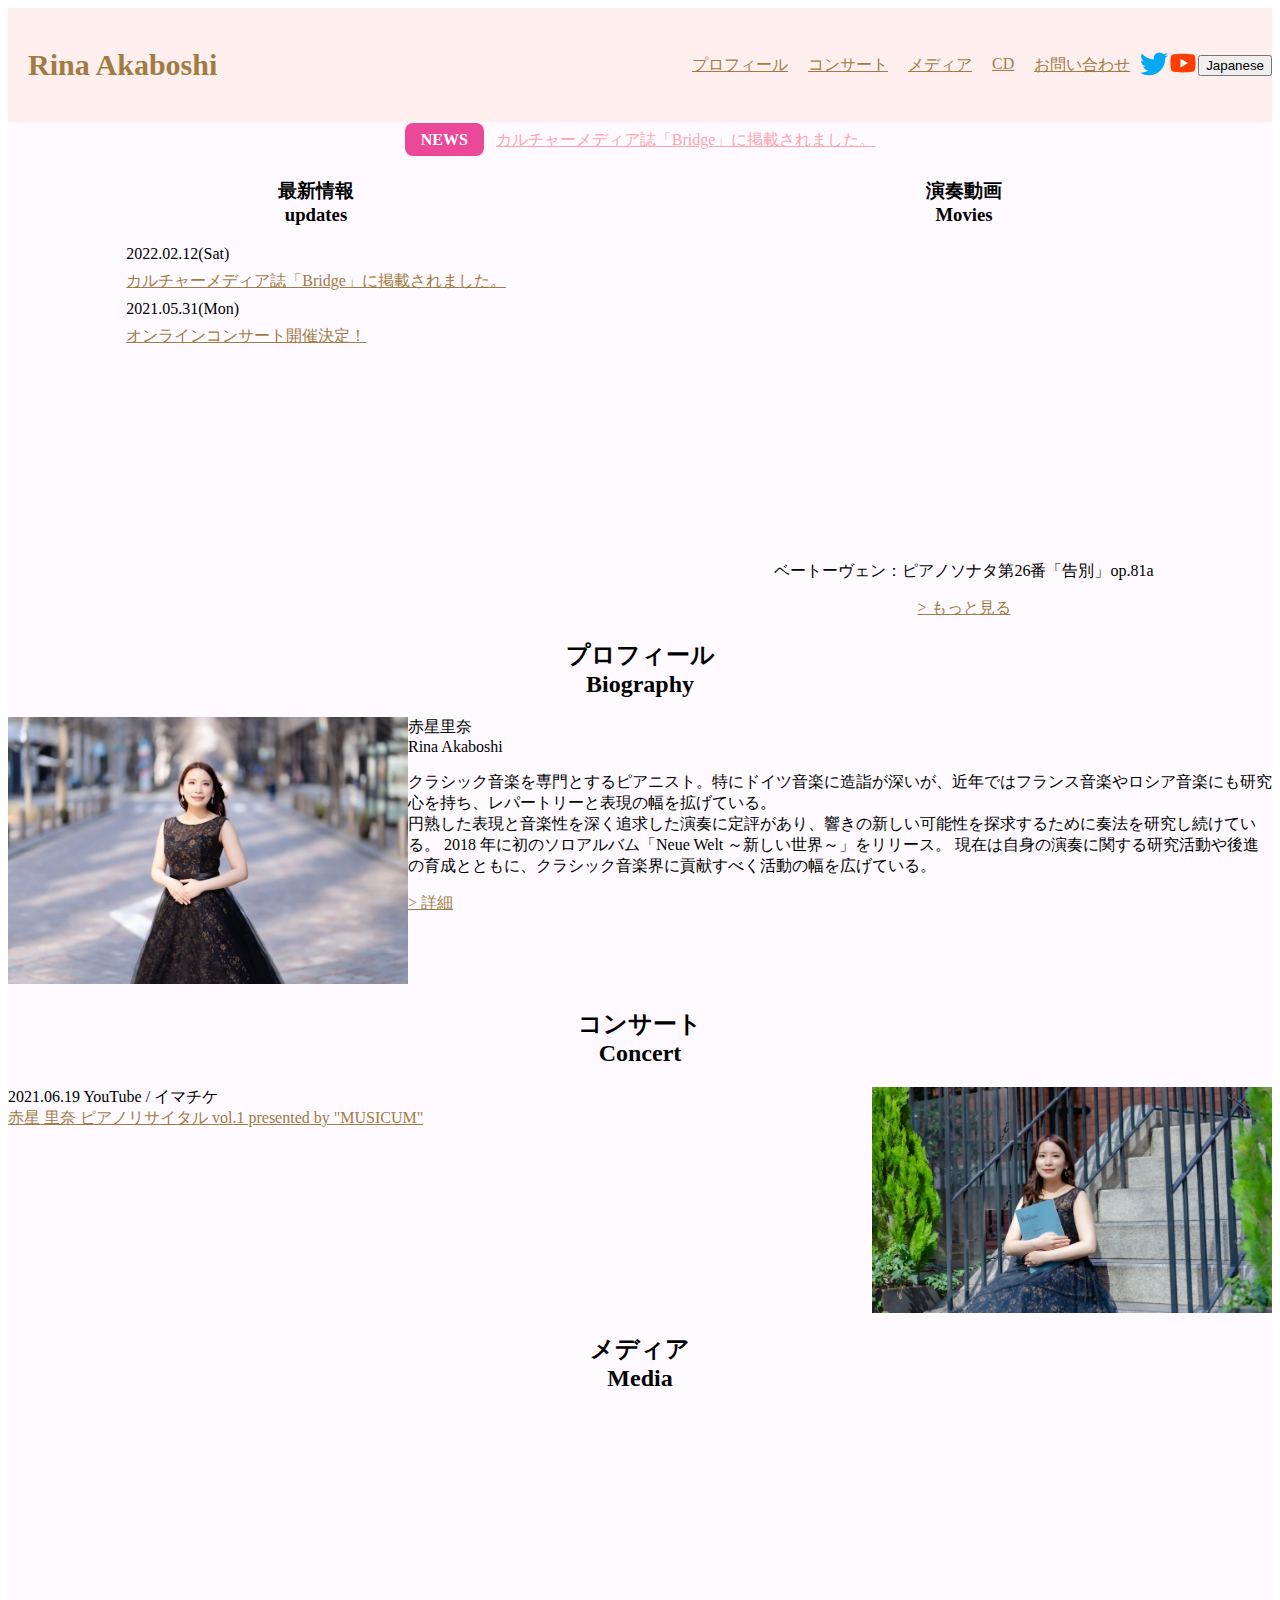
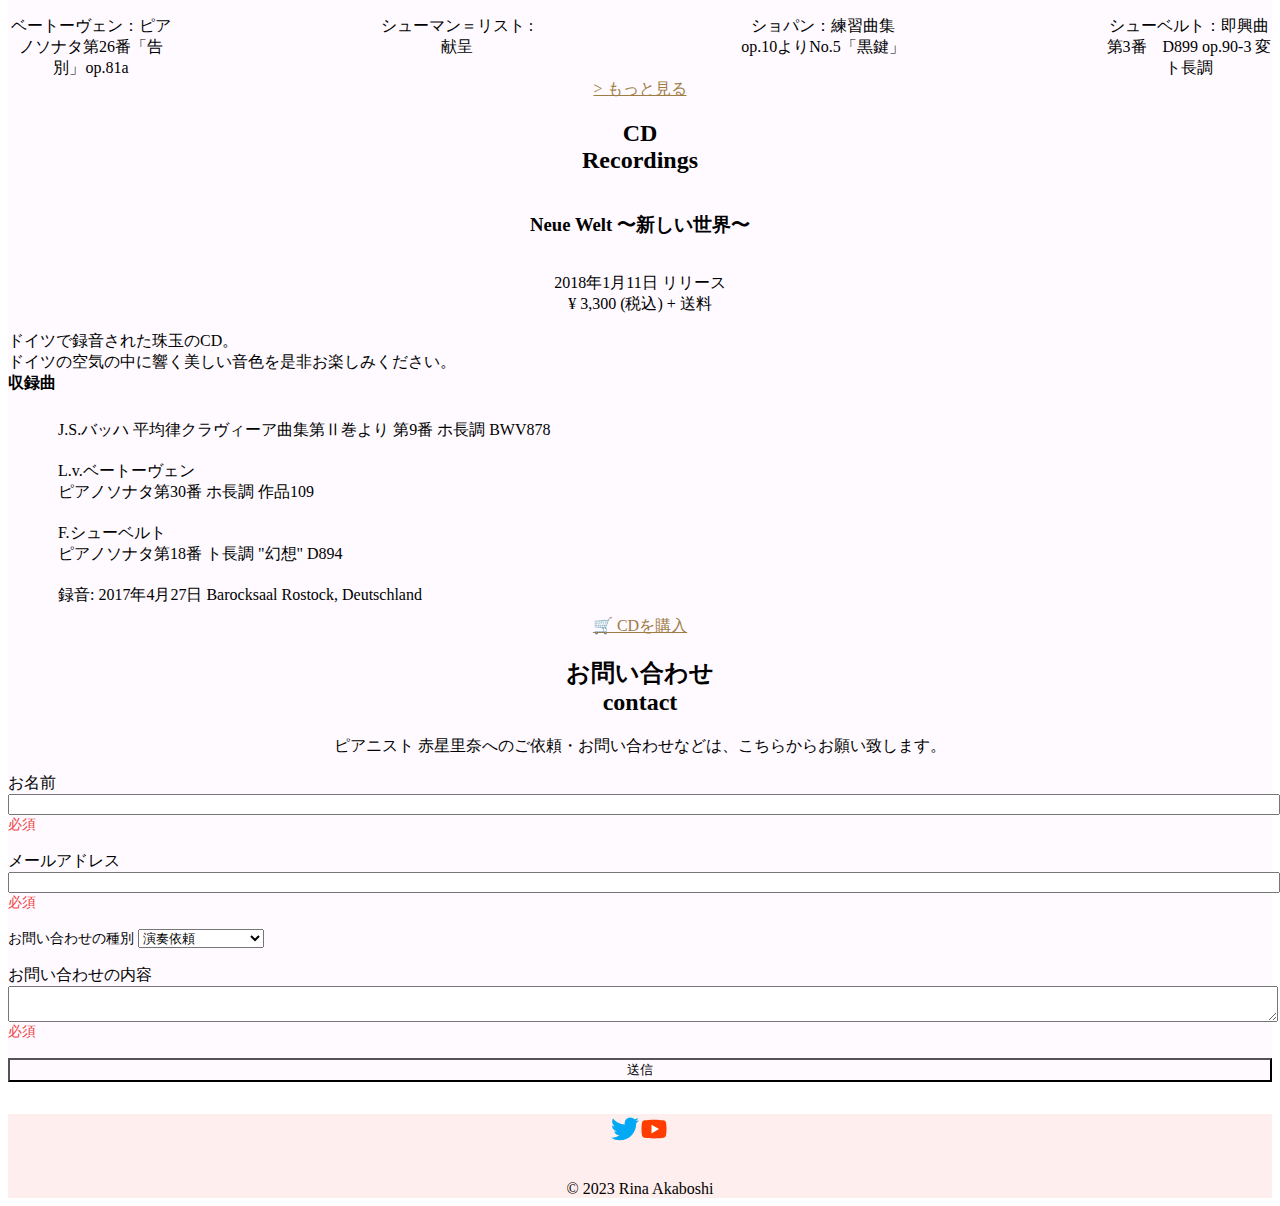
==== index.html @ 5715b896 "お問合せフォーム以降を微調整" ====
<!doctype html>
<html lang="ja">

<head>
  <meta charset="UTF-8">
  <meta http-equiv="X-UA-Compatible" content="IE=edge">
  <meta name="viewport" content="width=device-width, initial-scale=1.0">
  <title>赤星 里奈</title>
  <link rel="stylesheet" href="css/style.css">
</head>

<body>
  <header>
    <div class="header">
      <h1>Rina Akaboshi</h1>
      <nav>
        <ul>
          <li><a href="#prof">プロフィール</a></li>
          <li><a href="#concert">コンサート</a></li>
          <li><a href="#media">メディア</a></li>
          <li><a href="#CD">CD</a></li>
          <li><a href="#contact">お問い合わせ</a></li>
        </ul>
        <a href="https://twitter.com/akaboshirina">
          <img src="twitter.svg" width="28" height="28" alt="twitter">
        </a>
        <a href="https://www.youtube.com/@akaboshirina">
          <img src="YouTube.svg" width="30" height="30" alt="YouTube">
        </a>
        <button onclick="window.open('')">Japanese</button>
      </nav>
    </div>
  </header>
  <main>
    <div class="news">
      <span>NEWS</span>
      <a href="updates2.html">カルチャーメディア誌「Bridge」に掲載されました。</a>
    </div>
    <div class="container">
      <div>
        <h3 class="text-center">
          <div>最新情報</div>
          <div>updates</div>
        </h3>
        <div class="text-center2">
          <div>2022.02.12(Sat)</div>
          <a href="updates2.html">カルチャーメディア誌「Bridge」に掲載されました。</a>
          <div>2021.05.31(Mon)</div>
          <a href="concert1.html">オンラインコンサート開催決定！</a>
        </div>
      </div>
      <div>
        <h3 class="text-center">
          <div>演奏動画</div>
          <div>Movies</div>
        </h3>
        <div class="movie">
          <iframe width="400" height="300" src="https://www.youtube.com/embed/4Tr9Y_rOfh4" title="YouTube video player"
            frameborder="0"
            allow="accelerometer; autoplay; clipboard-write; encrypted-media; gyroscope; picture-in-picture; web-share"
            allowfullscreen></iframe>
          <p>ベートーヴェン：ピアノソナタ第26番「告別」op.81a</p>
          <a href="videos1.html">> もっと見る</a>
        </div>
      </div>
    </div>
    <h2 class="text-center">
      <div>プロフィール</div>
      <div>Biography</div>
    </h2>
    <div class="flex1">
      <div class="bio1">
        <img src="biography.webp" width="400px">
      </div>
      <div>
        <div>赤星里奈</div>
        <div>Rina Akaboshi</div>
        <div class="prof">
          <p>クラシック音楽を専門とするピアニスト。特にドイツ音楽に造詣が深いが、近年ではフランス音楽やロシア音楽にも研究心を持ち、レパートリーと表現の幅を拡げている。
            <br>
            円熟した表現と音楽性を深く追求した演奏に定評があり、響きの新しい可能性を探求するために奏法を研究し続けている。
            2018 年に初のソロアルバム「Neue Welt ～新しい世界～」をリリース。
            現在は自身の演奏に関する研究活動や後進の育成とともに、クラシック音楽界に貢献すべく活動の幅を広げている。
          </p>
        </div>
        <a href="biography.html">> 詳細</a>
      </div>
    </div>
    <h2 class="concert">
      <div>コンサート</div>
      <div>Concert</div>
    </h2>
    <div>
      <div class="concert2">
        <div class="word">
          <div>2021.06.19 YouTube / イマチケ</div>
          <a href="concert1.html">赤星 里奈 ピアノリサイタル vol.1 presented by "MUSICUM"</a>
        </div>
        <img src="concert1.webp" width="400px">
      </div>
    </div>
    <h2 class="text-center">
      <div>メディア</div>
      <div>Media</div>
    </h2>
    <div class="media2">
      <div class="media3">
        <div class="relative">
          <div class="movie2">
            <iframe width="300" height="200" src="https://www.youtube.com/embed/4Tr9Y_rOfh4"
              title="YouTube video player" frameborder="0"
              allow="accelerometer; autoplay; clipboard-write; encrypted-media; gyroscope; picture-in-picture; web-share"
              allowfullscreen></iframe>
          </div>
        </div>
        <div class="text-center">ベートーヴェン：ピアノソナタ第26番「告別」op.81a</div>
      </div>
      <div class="media3">
        <div class="relative">
          <iframe width="300" height="200" src="https://www.youtube.com/embed/n-B9BzPxbzk" title="YouTube video player"
            frameborder="0"
            allow="accelerometer; autoplay; clipboard-write; encrypted-media; gyroscope; picture-in-picture; web-share"
            allowfullscreen></iframe>
        </div>
        <div class="text-center">シューマン＝リスト : 献呈</div>
      </div>
      <div class="media3">
        <div class="relative">
          <iframe width="300" height="200" src="https://www.youtube.com/embed/IkZB4TZtUAM" title="YouTube video player"
            frameborder="0"
            allow="accelerometer; autoplay; clipboard-write; encrypted-media; gyroscope; picture-in-picture; web-share"
            allowfullscreen></iframe>
        </div>
        <div class="text-center">ショパン：練習曲集op.10よりNo.5「黒鍵」</div>
      </div>
      <div class="media3">
        <div class="relative">
          <iframe width="300" height="200" src="https://www.youtube.com/embed/66Fel4dySJ8" title="YouTube video player"
            frameborder="0"
            allow="accelerometer; autoplay; clipboard-write; encrypted-media; gyroscope; picture-in-picture; web-share"
            allowfullscreen></iframe>
        </div>
        <div class="text-center">シューベルト：即興曲　第3番　D899 op.90-3 変ト長調</div>
      </div>
    </div>
    <div class="text-center">
      <a href="media/videos1.html">> もっと見る</a>
    </div>
    <h2 class="text-center">
      <div>CD</div>
      <div>Recordings</div>
    </h2>
    <div class="CD">
      <h3 class="text-center">Neue Welt 〜新しい世界〜</h3>
      <p class="text-center">2018年1月11日 リリース<br>¥ 3,300 (税込) + 送料</p>
      ドイツで録音された珠玉のCD。
      <br>ドイツの空気の中に響く美しい音色を是非お楽しみください。
      <br>
      <div class="mt-4">
        <b>収録曲</b>
        <br>
        <div>
          <ul class="mt-2">
            <li class="mt-2">
              J.S.バッハ
              平均律クラヴィーア曲集第Ⅱ巻より 第9番 ホ長調 BWV878
            </li>
            <li class="mt-2">
              L.v.ベートーヴェン
              <br>
              ピアノソナタ第30番 ホ長調 作品109
            </li>
            <li class="mt-2">
              F.シューベルト
              <br>
              ピアノソナタ第18番 ト長調 "幻想" D894
            </li>
            <li class="mt-2">
              録音: 2017年4月27日 Barocksaal Rostock, Deutschland
            </li>
          </ul>
        </div>
      </div>
      <div class="text-center">
        <a href="order1.html">🛒 CDを購入</a>
      </div>
    </div>
    <h2 class="text-center">
      <div>お問い合わせ</div>
      <div class="">contact</div>
    </h2>
    <div>
      <div class="my-4 text-center">ピアニスト 赤星里奈へのご依頼・お問い合わせなどは、こちらからお願い致します。</div>
      <form action="/api/hello" method="get" novalidate id="contact-form" class="grid grid-cols-1 gap-4">
        <div>
          <label for="name">お名前</label>
          <input class="flex w-full" id="name" name="name">
          <div class="text-sm text-red-500">必須</div>
        </div>
        <div>
          <label for="email">メールアドレス</label>
          <input class="flex w-full" id="email" name="email">
          <div class="text-sm text-red-500">必須</div>
        </div>
        <div>
          <label class="text-sm" for="contact-form-type">お問い合わせの種別</label>
          <select name="type">
            <option value="playrequest">演奏依頼</option>
            <option value="request">企業からのご依頼</option>
            <option value="others">その他</option>
          </select>
        </div>
        <div>
          <label for="message">お問い合わせの内容</label>
          <textarea class="flex w-full" id="message" name="message"></textarea>
          <div class="text-sm text-red-500">必須</div>
        </div>
        <button class="inline-flex items-center justify-center bg-secondary" type="submit"
          data-comform-touched="true">送信</button>
      </form>
    </div>
    </div>
  </main>
  <div class="mt-8 bg-header">
    <div class="flex justify-center">
      <div class="inline-flex">
        <a href="https://twitter.com/akaboshirina">
          <img src="twitter.svg" width="28" height="28" alt="twitter">
        </a>
        <a href="https://www.youtube.com/@akaboshirina">
          <img src="YouTube.svg" width="30" height="30" alt="YouTube">
        </a>
      </div>
    </div>
    <div class="mt-8 text-center">© 2023 Rina Akaboshi</div>
</body>

</html>
---- css/style.css ----
.header {
    background-color: #ffeeee;
    display: flex;
    justify-content: space-between;
}

h1 {
    color: #a07c43;
    font-size: 30px;
    padding: 20px;
}

nav {
    display: flex;
    align-items: center;
}

li {
    list-style: none;
    float: left;
    padding: 10px;
}

a {
    color: #a07c43;
}

main {
    background-color: #fefaff;
}

.news {
    display: block;
    margin-left: auto;
    margin-right: auto;
    padding-left: 1rem;
    padding-right: 1rem;
    padding-top: 0.5rem;
    padding-bottom: 0.5rem;
    text-align: center;
}

.news span {
    display: inline;
    padding-top: 0.5rem;
    padding-left: 1rem;
    padding-right: 1rem;
    padding-bottom: 0.5rem;
    border-radius: 0.5rem;
    font-weight: bold;
    color: white;
    background-color: #ec4899;
}

.news a {
    display: inline;
    margin-left: 0.5rem;
    color: #ffa4ac;
}

.container {
    display: grid;
    grid-template-columns: 1fr 1fr;
    gap: 2rem;
}

.text-center {
    text-align: center;
}

.text-center2 {
    display: grid;
    gap: 0.5rem;
    margin-bottom: 1rem;
    grid-template-columns: repeat;
    justify-content: center;
}

.movie {
    display: grid;
    place-content: center;
    place-items: center;
}

.flex1 {
    display: flex;
    flex-direction: row;

}

.concert {
    text-align: center;
}

.concert2 {
    display: flex;
    justify-content: space-between;
}

.media2 {
    display: grid;
    grid-template-columns: repeat(auto-fill,
            minmax(100px, 1fr));
    column-gap: 200px;
    row-gap: 10px;
}

.media3 {
    display: flex;
    flex-direction: column;
    cursor: pointer;
}

.relative {
    position: relative;
}

.movie2 {
    text-align: center;
}

.mt-2 {
    clear: both;
}

.CD {
    display: grid;
}

.my-4 {
    margin-top: 1rem;
    margin-bottom: 1rem;
}

.grid {
    display: grid;
}

.grid-cols-1 {
    grid-template-columns: repeat(1, minmax(0, 1fr));
}

.gap-4 {
    gap: 1rem;
}

.w-full {
    width: 100%;
}

.bg-header {
    --tw-bg-opacity: 1;
    background-color: rgb(255 238 238 / var(--tw-bg-opacity));
}

.justify-center {
    justify-content: center;
}

.mt-8 {
    margin-top: 2rem;
}

.flex {
    display: flex;
}

.inline-flex {
    display: inline-flex;
}

.items-center {
    align-items: center;
}

.bg-secondary {
    background-color: hsl(var(--secondary));
}

.text-sm {
    font-size: .875rem;
    line-height: 1.25rem;
}

.text-red-500 {
    --tw-text-opacity: 1;
    color: rgb(239 68 68 / var(--tw-text-opacity));
}
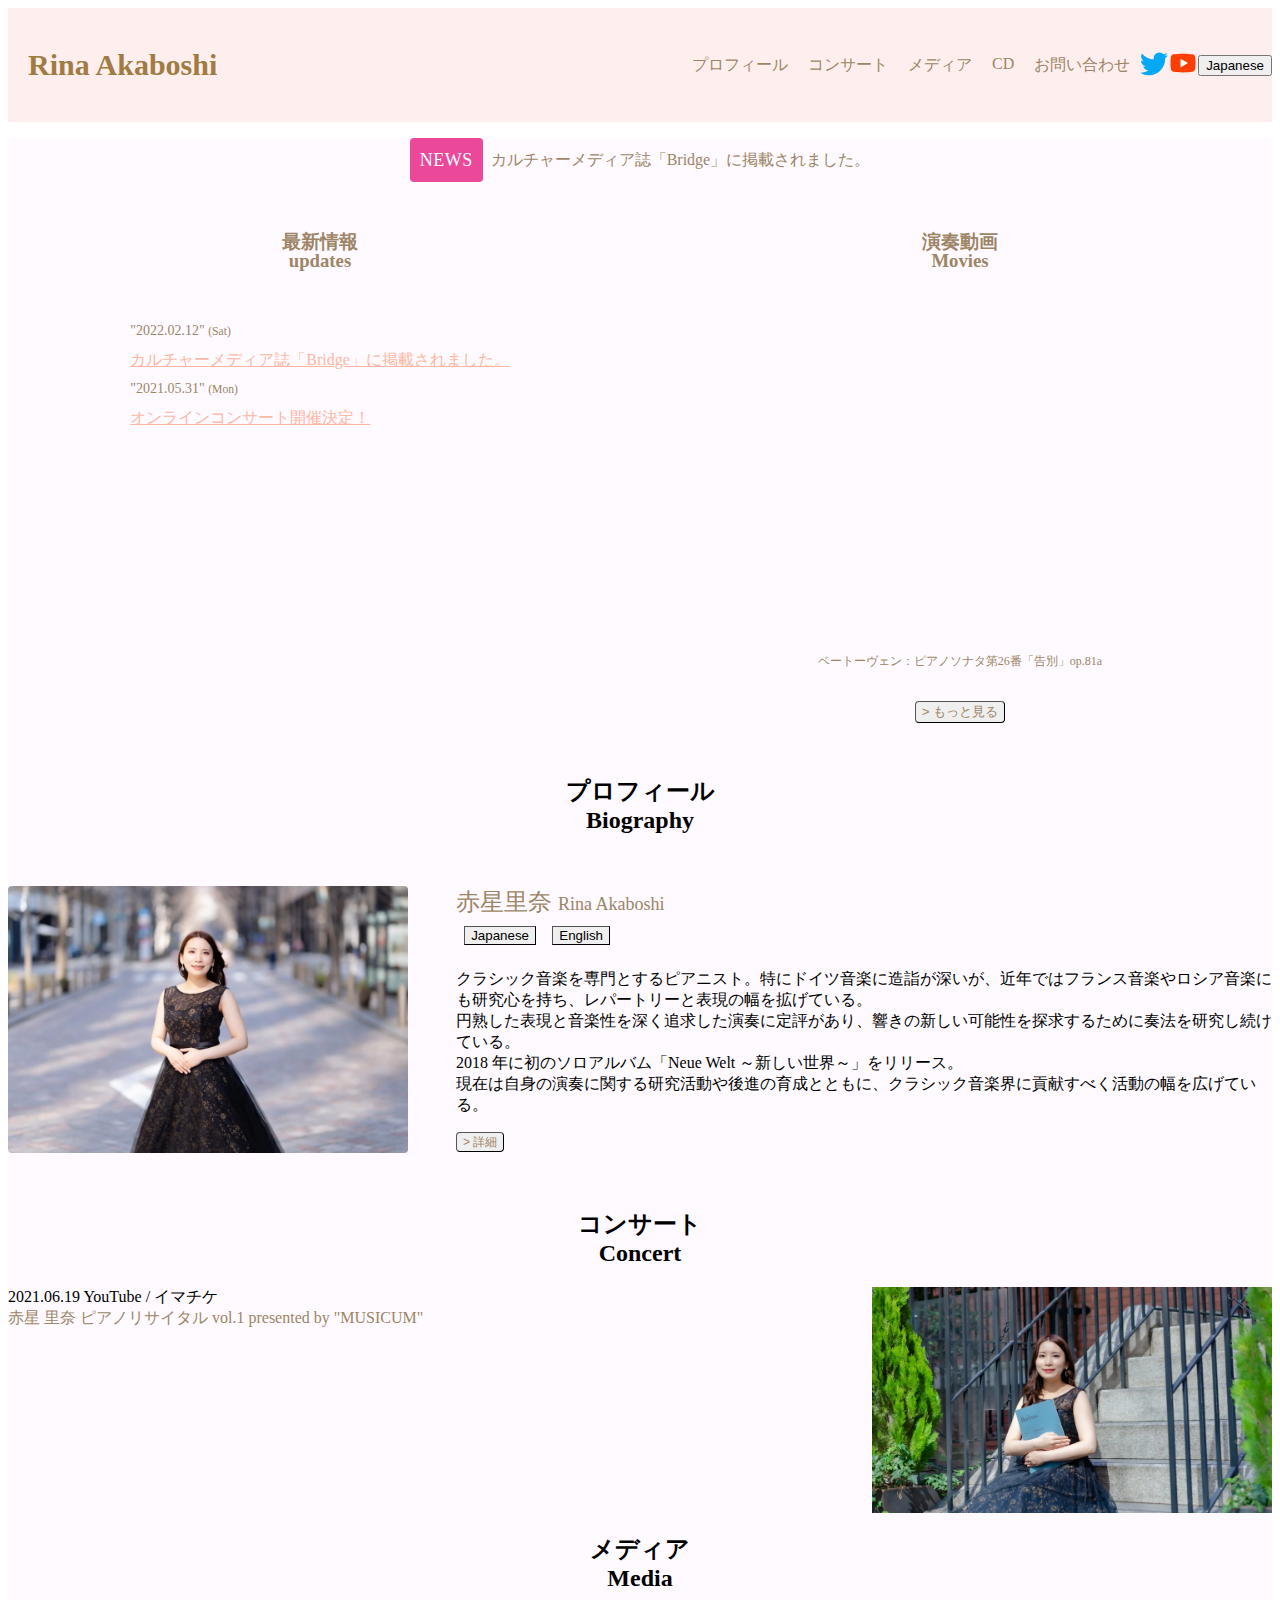
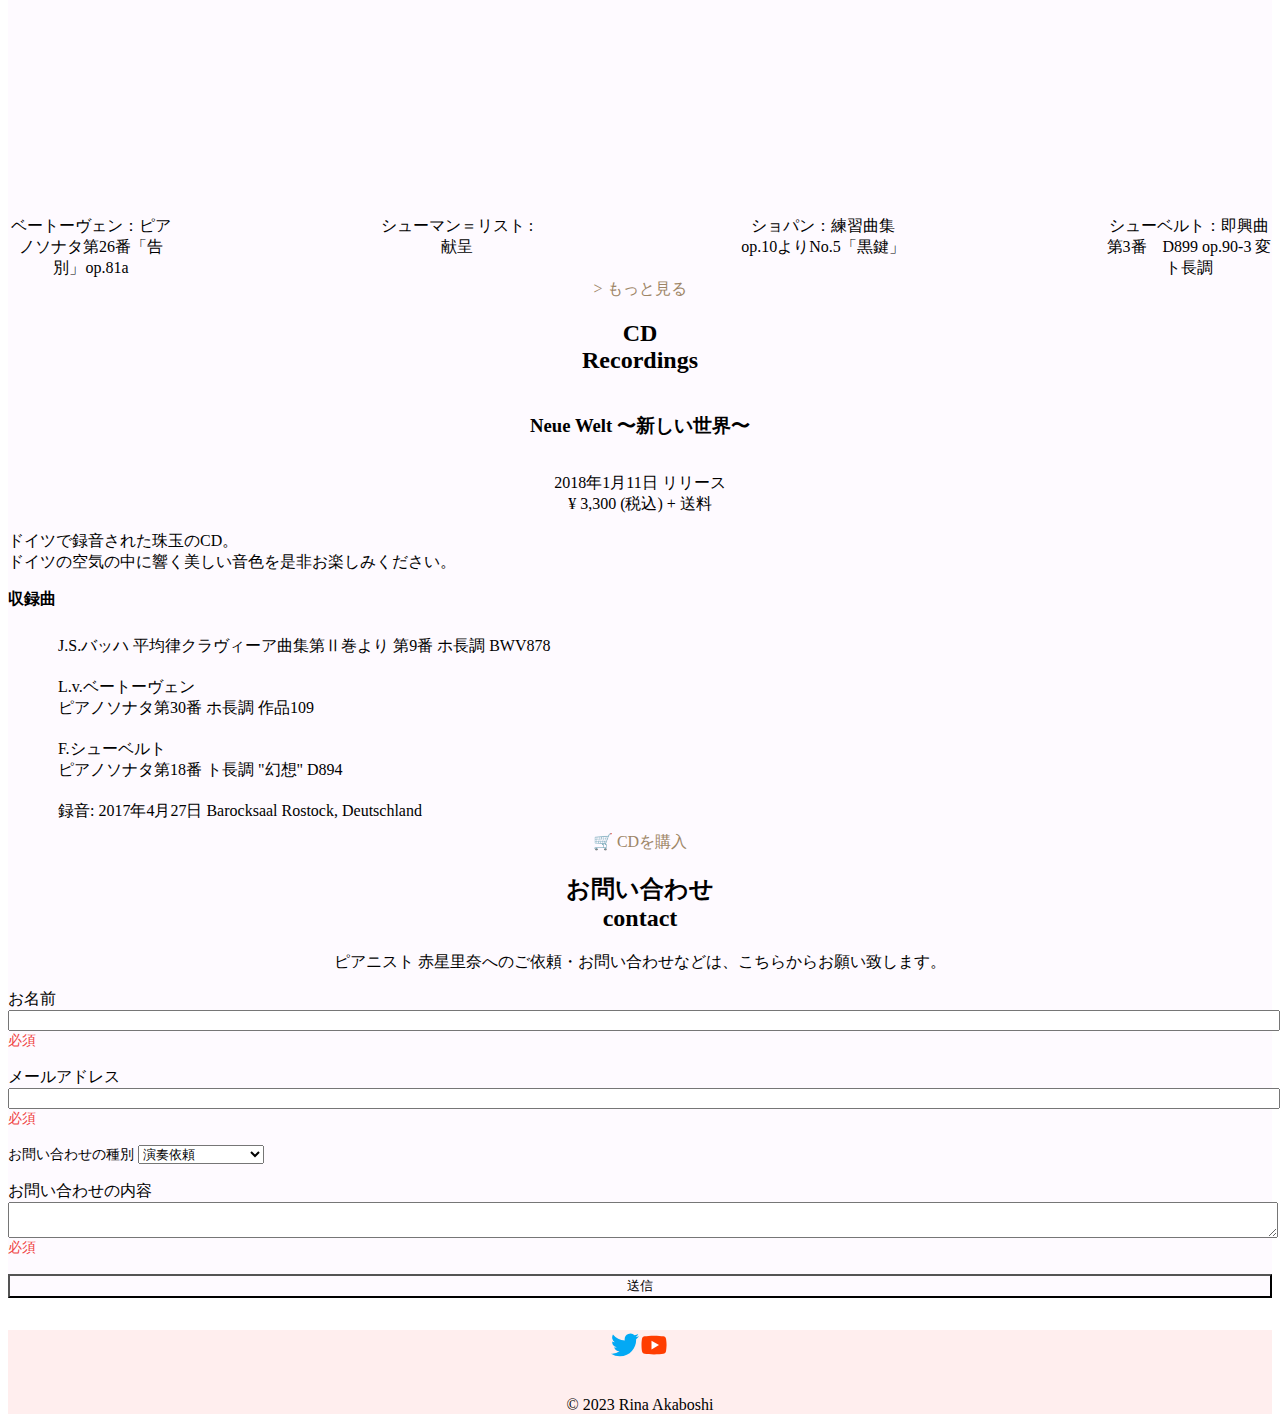
==== commit 63991c09: "最新情報からプロフィールまでのCSS,htmlを調整" ====
--- a/index.html
+++ b/index.html
@@ -5,7 +5,7 @@
   <meta charset="UTF-8">
   <meta http-equiv="X-UA-Compatible" content="IE=edge">
   <meta name="viewport" content="width=device-width, initial-scale=1.0">
-  <title>赤星 里奈</title>
+  <title>ピアニスト赤星 里奈 公式ウェブサイト - Pianist Rina Akaboshi</title>
   <link rel="stylesheet" href="css/style.css">
 </head>
 
@@ -32,25 +32,33 @@
     </div>
   </header>
   <main>
-    <div class="news">
-      <span>NEWS</span>
-      <a href="updates2.html">カルチャーメディア誌「Bridge」に掲載されました。</a>
-    </div>
-    <div class="container">
+    <div class="mx-auto mt-4 flex items-center justify-center gap-2">
+      <div class="bg-pink-500 px-2.5 py-2 text-lg rounded text-white tracking-wide">NEWS</div>
+      <a href="updates2.html">
+        <span class="inline">カルチャーメディア誌「Bridge」に掲載されました。</span>
+      </a>
+    </div>
+    <section class="grid grid-cols-2 gap-4">
       <div>
-        <h3 class="text-center">
+        <h3 class="text-center py-8 leading-none color1">
           <div>最新情報</div>
           <div>updates</div>
         </h3>
         <div class="text-center2">
-          <div>2022.02.12(Sat)</div>
-          <a href="updates2.html">カルチャーメディア誌「Bridge」に掲載されました。</a>
-          <div>2021.05.31(Mon)</div>
-          <a href="concert1.html">オンラインコンサート開催決定！</a>
+          <div class="text-sm color1">
+            "2022.02.12"
+            <small>(Sat)</small>
+          </div>
+          <a href="updates2.html" class="block color2 underline">カルチャーメディア誌「Bridge」に掲載されました。</a>
+          <div class="text-sm color1">
+            "2021.05.31"
+            <small>(Mon)</small>
+          </div>
+          <a href="concert1.html" class="block color2 underline">オンラインコンサート開催決定！</a>
         </div>
       </div>
       <div>
-        <h3 class="text-center">
+        <h3 class="text-center py-8 leading-none color1">
           <div>演奏動画</div>
           <div>Movies</div>
         </h3>
@@ -59,33 +67,53 @@
             frameborder="0"
             allow="accelerometer; autoplay; clipboard-write; encrypted-media; gyroscope; picture-in-picture; web-share"
             allowfullscreen></iframe>
-          <p>ベートーヴェン：ピアノソナタ第26番「告別」op.81a</p>
-          <a href="videos1.html">> もっと見る</a>
-        </div>
-      </div>
-    </div>
-    <h2 class="text-center">
-      <div>プロフィール</div>
-      <div>Biography</div>
-    </h2>
-    <div class="flex1">
-      <div class="bio1">
-        <img src="biography.webp" width="400px">
-      </div>
-      <div>
-        <div>赤星里奈</div>
-        <div>Rina Akaboshi</div>
-        <div class="prof">
-          <p>クラシック音楽を専門とするピアニスト。特にドイツ音楽に造詣が深いが、近年ではフランス音楽やロシア音楽にも研究心を持ち、レパートリーと表現の幅を拡げている。
-            <br>
-            円熟した表現と音楽性を深く追求した演奏に定評があり、響きの新しい可能性を探求するために奏法を研究し続けている。
-            2018 年に初のソロアルバム「Neue Welt ～新しい世界～」をリリース。
-            現在は自身の演奏に関する研究活動や後進の育成とともに、クラシック音楽界に貢献すべく活動の幅を広げている。
-          </p>
-        </div>
-        <a href="biography.html">> 詳細</a>
-      </div>
-    </div>
+          <div class="text-center text-xs color1 py-8">
+            ベートーヴェン：ピアノソナタ第26番「告別」op.81a
+          </div>
+          <div class="text-center">
+            <button class="inline-block rounded border border-color">
+              <a href="media/videos1.html">> もっと見る</a>
+            </button>
+          </div>
+        </div>
+      </div>
+    </section>
+    <section class="pb-8">
+      <h2 class="text-center py-8">
+        <div>プロフィール</div>
+        <div>Biography</div>
+      </h2>
+      <div class="flex">
+        <div>
+          <img src="biography.webp" class="rounded " width="400px">
+        </div>
+        <div class="mt-2 flex-1 ml-12 mt-0">
+          <div class="text-2xl mt-2 mt-0 color1">
+            赤星里奈
+            <span class="text-lg color1">
+              Rina Akaboshi
+            </span>
+          </div>
+          <div class="my-2 flex">
+            <button class="items-center justify-center border lang1">Japanese</button>
+            <button class="items-center justify-center border lang1">English</button>
+          </div>
+          <div>
+            <p>クラシック音楽を専門とするピアニスト。特にドイツ音楽に造詣が深いが、近年ではフランス音楽やロシア音楽にも研究心を持ち、レパートリーと表現の幅を拡げている。
+              <br>
+              円熟した表現と音楽性を深く追求した演奏に定評があり、響きの新しい可能性を探求するために奏法を研究し続けている。
+              <br>
+              2018 年に初のソロアルバム「Neue Welt ～新しい世界～」をリリース。
+              <br>
+              現在は自身の演奏に関する研究活動や後進の育成とともに、クラシック音楽界に貢献すべく活動の幅を広げている。
+            </p>
+          </div>
+          <button class="inline-block rounded border text-xs">
+            <a href="biography.html">> 詳細</a>
+          </button>
+        </div>
+      </div>
+    </section>
     <h2 class="concert">
       <div>コンサート</div>
       <div>Concert</div>
--- a/css/style.css
+++ b/css/style.css
@@ -29,43 +29,101 @@
     background-color: #fefaff;
 }
 
-.news {
-    display: block;
+
+.bg-pink-500 {
+    --tw-bg-opacity: 1;
+    background-color: rgb(236 72 153 / var(--tw-bg-opacity));
+}
+
+.px-2\.5 {
+    padding-left: 0.625rem;
+    padding-right: 0.625rem;
+}
+
+
+
+.py-2 {
+    padding-top: 0.5rem;
+    padding-bottom: 0.5rem;
+}
+
+
+.text-lg {
+    font-size: 1.125rem;
+    line-height: 1.75rem;
+}
+
+.mx-auto {
     margin-left: auto;
     margin-right: auto;
-    padding-left: 1rem;
-    padding-right: 1rem;
-    padding-top: 0.5rem;
-    padding-bottom: 0.5rem;
-    text-align: center;
-}
-
-.news span {
-    display: inline;
-    padding-top: 0.5rem;
-    padding-left: 1rem;
-    padding-right: 1rem;
-    padding-bottom: 0.5rem;
-    border-radius: 0.5rem;
-    font-weight: bold;
-    color: white;
-    background-color: #ec4899;
-}
-
-.news a {
-    display: inline;
-    margin-left: 0.5rem;
-    color: #ffa4ac;
-}
-
-.container {
-    display: grid;
-    grid-template-columns: 1fr 1fr;
-    gap: 2rem;
+}
+
+.gap-2 {
+    gap: 0.5rem;
+}
+
+.justify-center {
+    justify-content: center;
+}
+
+.items-center {
+    align-items: center;
+}
+
+.flex {
+    display: flex;
+}
+
+.mt-4 {
+    margin-top: 1rem;
+}
+
+.rounded {
+    border-radius: 0.25rem;
+}
+
+a {
+    color: #9d8566;
+    text-decoration: inherit;
+}
+
+.text-white {
+    --tw-text-opacity: 1;
+    color: rgb(255 255 255 / var(--tw-text-opacity));
+}
+
+.tracking-wide {
+    letter-spacing: .025em;
 }
 
 .text-center {
     text-align: center;
+}
+
+.py-8 {
+    padding-top: 2rem;
+    padding-bottom: 2rem;
+}
+
+.leading-none {
+    line-height: 1;
+}
+
+.color1 {
+    color: #9d8566;
+}
+
+.border {
+    border-width: 1px;
+}
+
+.border-color {
+
+    color: #9d8566;
+}
+
+.pb-8 {
+    padding-bottom: 2rem;
 }
 
 .text-center2 {
@@ -76,13 +134,39 @@
     justify-content: center;
 }
 
+.lang1 {
+    margin: 1%;
+}
+
+.text-sm {
+    font-size: .875rem;
+    line-height: 1.25rem;
+}
+
+.block {
+    display: block;
+}
+
+.color2 {
+    color: #feb7a3;
+}
+
+.underline {
+    text-decoration-line: underline;
+}
+
+.text-xs {
+    font-size: .75rem;
+    line-height: 1rem;
+}
+
 .movie {
     display: grid;
     place-content: center;
     place-items: center;
 }
 
-.flex1 {
+.flex {
     display: flex;
     flex-direction: row;
 
@@ -123,6 +207,19 @@
     clear: both;
 }
 
+.mt-0 {
+    margin-top: 0;
+}
+
+.ml-12 {
+    margin-left: 3rem;
+}
+
+.text-2xl {
+    font-size: 1.5rem;
+    line-height: 2rem;
+}
+
 .CD {
     display: grid;
 }
@@ -140,12 +237,20 @@
     grid-template-columns: repeat(1, minmax(0, 1fr));
 }
 
+.grid-cols-2 {
+    grid-template-columns: repeat(2, minmax(0, 1fr));
+}
+
 .gap-4 {
     gap: 1rem;
 }
 
 .w-full {
     width: 100%;
+}
+
+.flex-1 {
+    flex: 1 1 0%;
 }
 
 .bg-header {
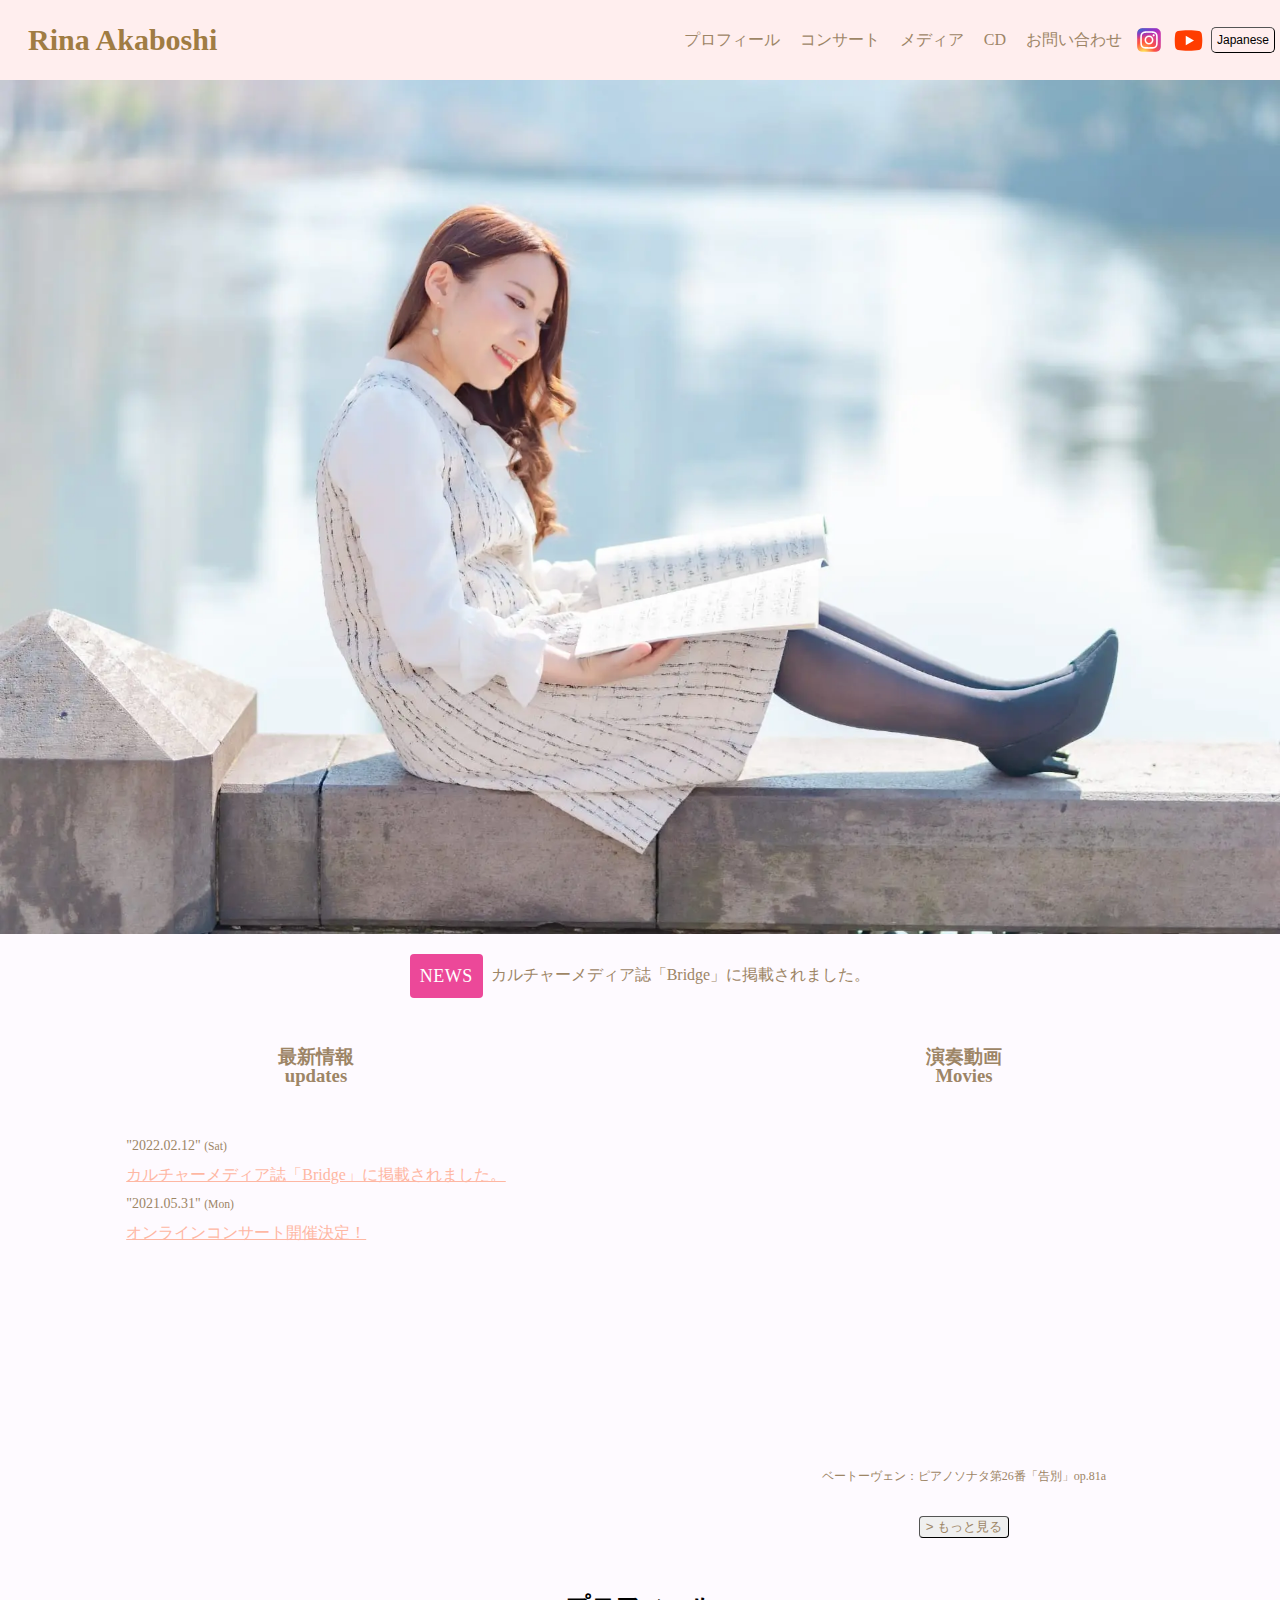
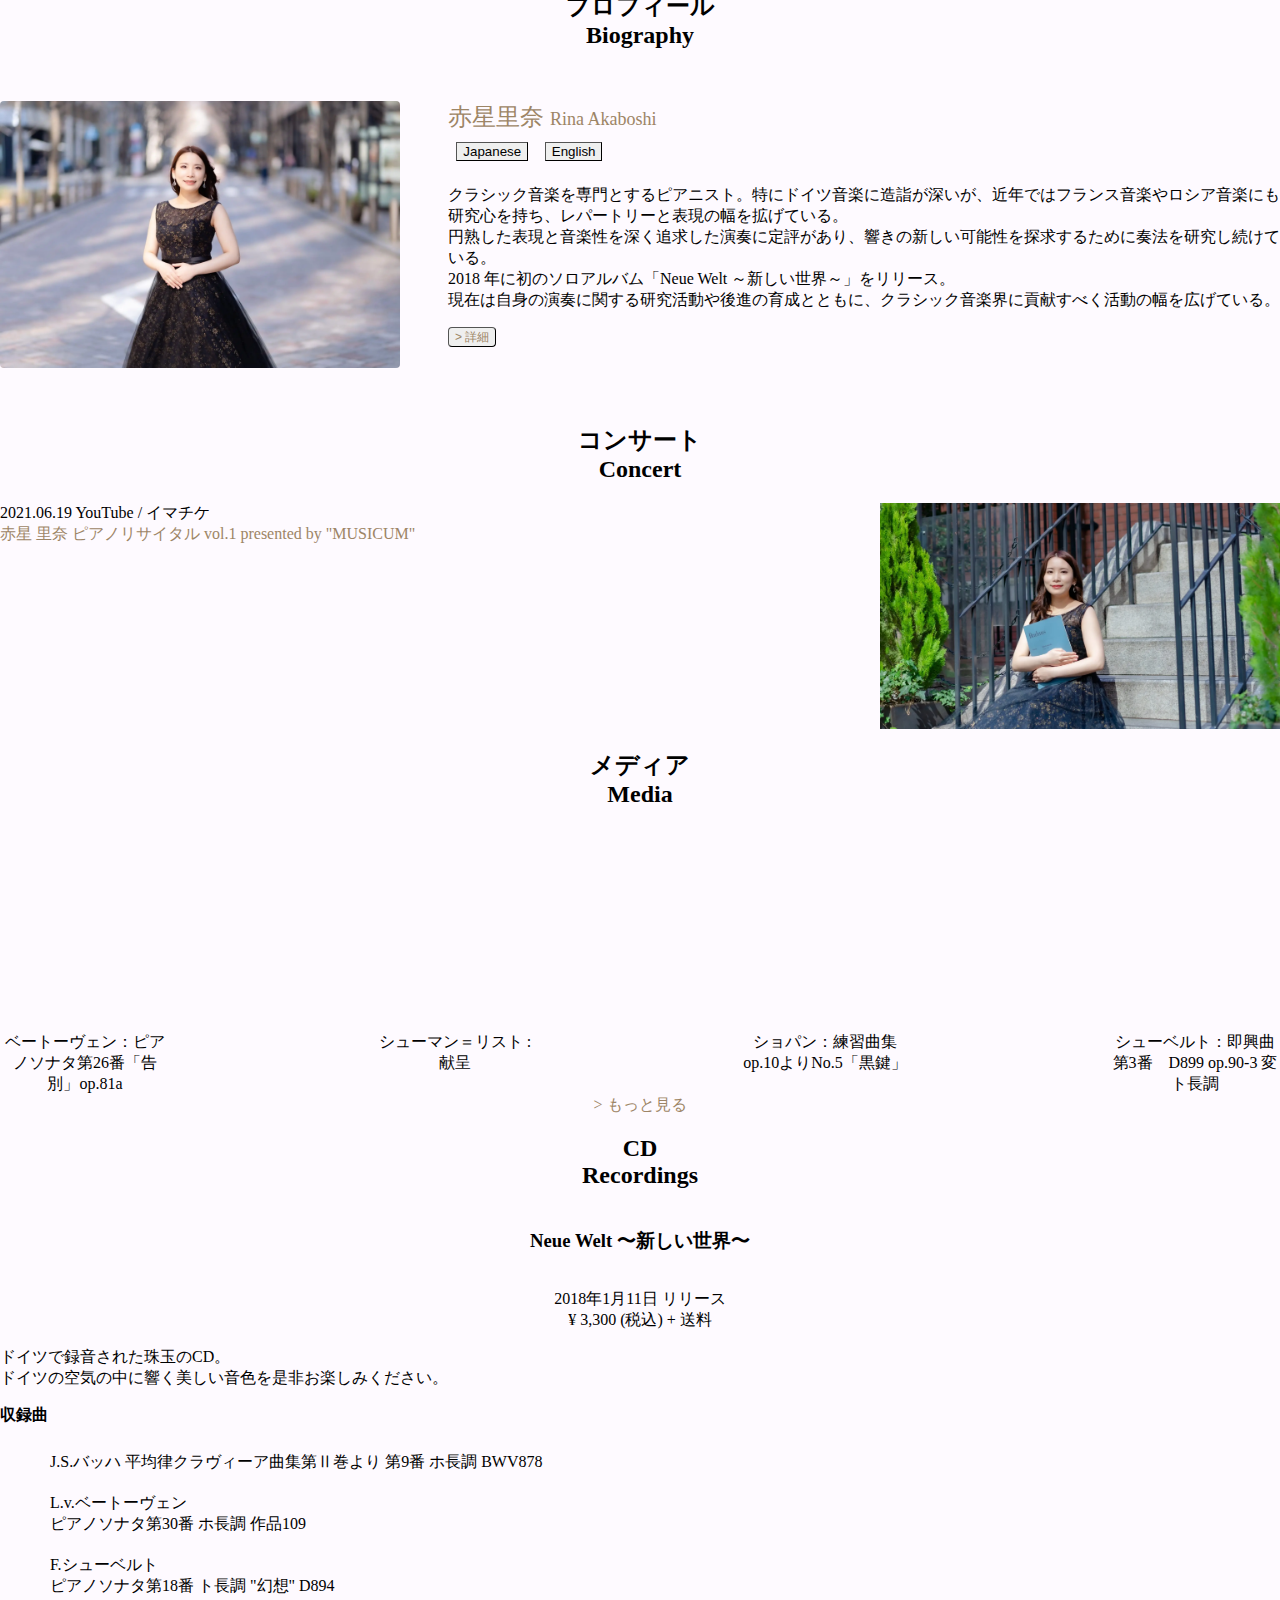
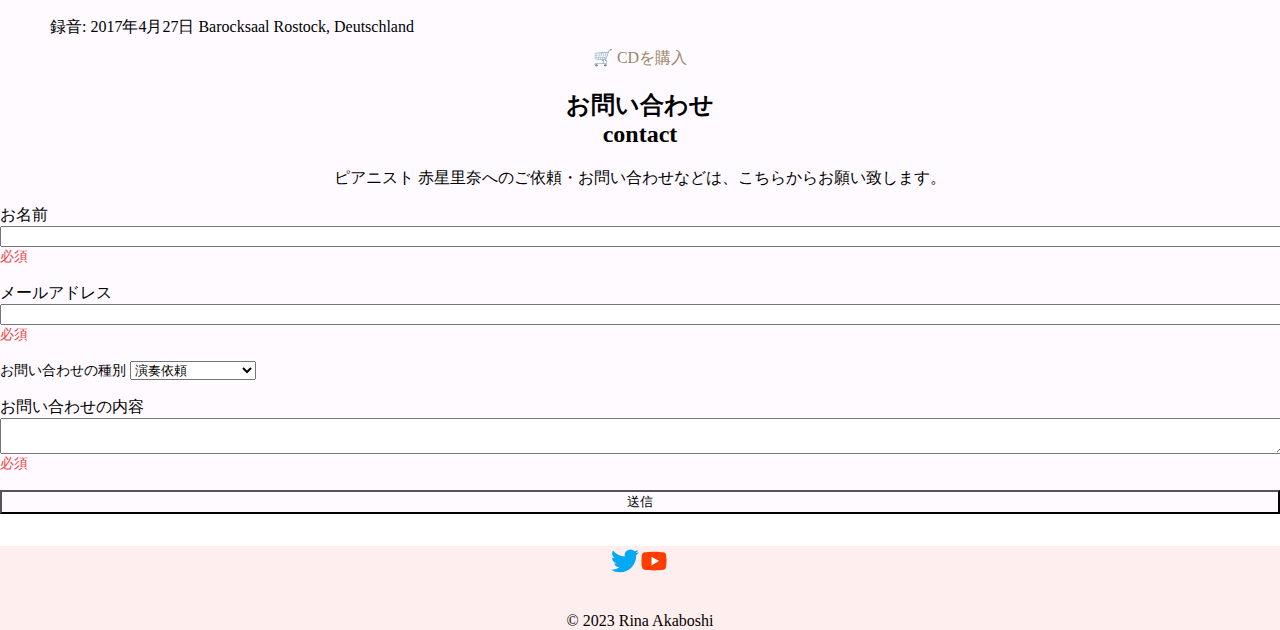
==== commit 54544836: "headerからTopNewsまで調整" ====
--- a/index.html
+++ b/index.html
@@ -7,6 +7,11 @@
   <meta name="viewport" content="width=device-width, initial-scale=1.0">
   <title>ピアニスト赤星 里奈 公式ウェブサイト - Pianist Rina Akaboshi</title>
   <link rel="stylesheet" href="css/style.css">
+  <style>
+    body {
+      margin: 0;
+    }
+  </style>
 </head>
 
 <body>
@@ -21,21 +26,30 @@
           <li><a href="#CD">CD</a></li>
           <li><a href="#contact">お問い合わせ</a></li>
         </ul>
-        <a href="https://twitter.com/akaboshirina">
-          <img src="twitter.svg" width="28" height="28" alt="twitter">
-        </a>
-        <a href="https://www.youtube.com/@akaboshirina">
-          <img src="YouTube.svg" width="30" height="30" alt="YouTube">
-        </a>
-        <button onclick="window.open('')">Japanese</button>
+        <div class="icon1">
+          <a href="https://www.instagram.com/akaboshi_rina/">
+            <img src="Instagram.svg" width="24" height="24" alt="twitter">
+          </a>
+        </div>
+        <div class="icon2">
+          <a href="https://www.youtube.com/@akaboshirina">
+            <img src="YouTube.svg" width="33" height="33" alt="YouTube">
+          </a>
+        </div>
+        <div>
+          <button class="button1" onclick="window.open('')">Japanese</button>
+        </div>
       </nav>
     </div>
   </header>
-  <main>
-    <div class="mx-auto mt-4 flex items-center justify-center gap-2">
-      <div class="bg-pink-500 px-2.5 py-2 text-lg rounded text-white tracking-wide">NEWS</div>
+  <main class="main">
+    <div>
+      <img src="hero1.webp" width="100%">
+    </div>
+    <div class="news1">
+      <div class="newsbox">NEWS</div>
       <a href="updates2.html">
-        <span class="inline">カルチャーメディア誌「Bridge」に掲載されました。</span>
+        <span>カルチャーメディア誌「Bridge」に掲載されました。</span>
       </a>
     </div>
     <section class="grid grid-cols-2 gap-4">
--- a/css/style.css
+++ b/css/style.css
@@ -2,12 +2,15 @@
     background-color: #ffeeee;
     display: flex;
     justify-content: space-between;
+    align-items: center;
+    line-height: 0;
 }
 
 h1 {
     color: #a07c43;
     font-size: 30px;
     padding: 20px;
+    margin-left: 0.5rem
 }
 
 nav {
@@ -25,28 +28,61 @@
     color: #a07c43;
 }
 
-main {
+.icon1 {
+    padding: 5px;
+}
+
+.icon2 {
+    padding: 5px;
+    padding-left: 1px;
+    padding-right: 1px;
+    margin: 5px;
+}
+
+.button1 {
+    padding: 5px;
+    margin-right: 5px;
+    border-radius: 5px;
+    font-size: .75rem;
+    border-width: 1px;
+    background-color: #ffeeee;
+    ;
+}
+
+.main {
+    flex-grow: 1;
     background-color: #fefaff;
 }
 
-
-.bg-pink-500 {
+.news1 {
+    margin-left: auto;
+    margin-right: auto;
+    margin-top: 1rem;
+    display: flex;
+    align-items: center;
+    justify-content: center;
+    gap: 0.5rem;
+}
+
+.newsbox {
     --tw-bg-opacity: 1;
     background-color: rgb(236 72 153 / var(--tw-bg-opacity));
-}
-
-.px-2\.5 {
     padding-left: 0.625rem;
     padding-right: 0.625rem;
-}
-
-
+    padding-top: 0.5rem;
+    padding-bottom: 0.5rem;
+    font-size: 1.125rem;
+    line-height: 1.75rem;
+    border-radius: 0.25rem;
+    --tw-text-opacity: 1;
+    color: rgb(255 255 255 / var(--tw-text-opacity));
+    letter-spacing: .025em;
+}
 
 .py-2 {
     padding-top: 0.5rem;
     padding-bottom: 0.5rem;
 }
-
 
 .text-lg {
     font-size: 1.125rem;
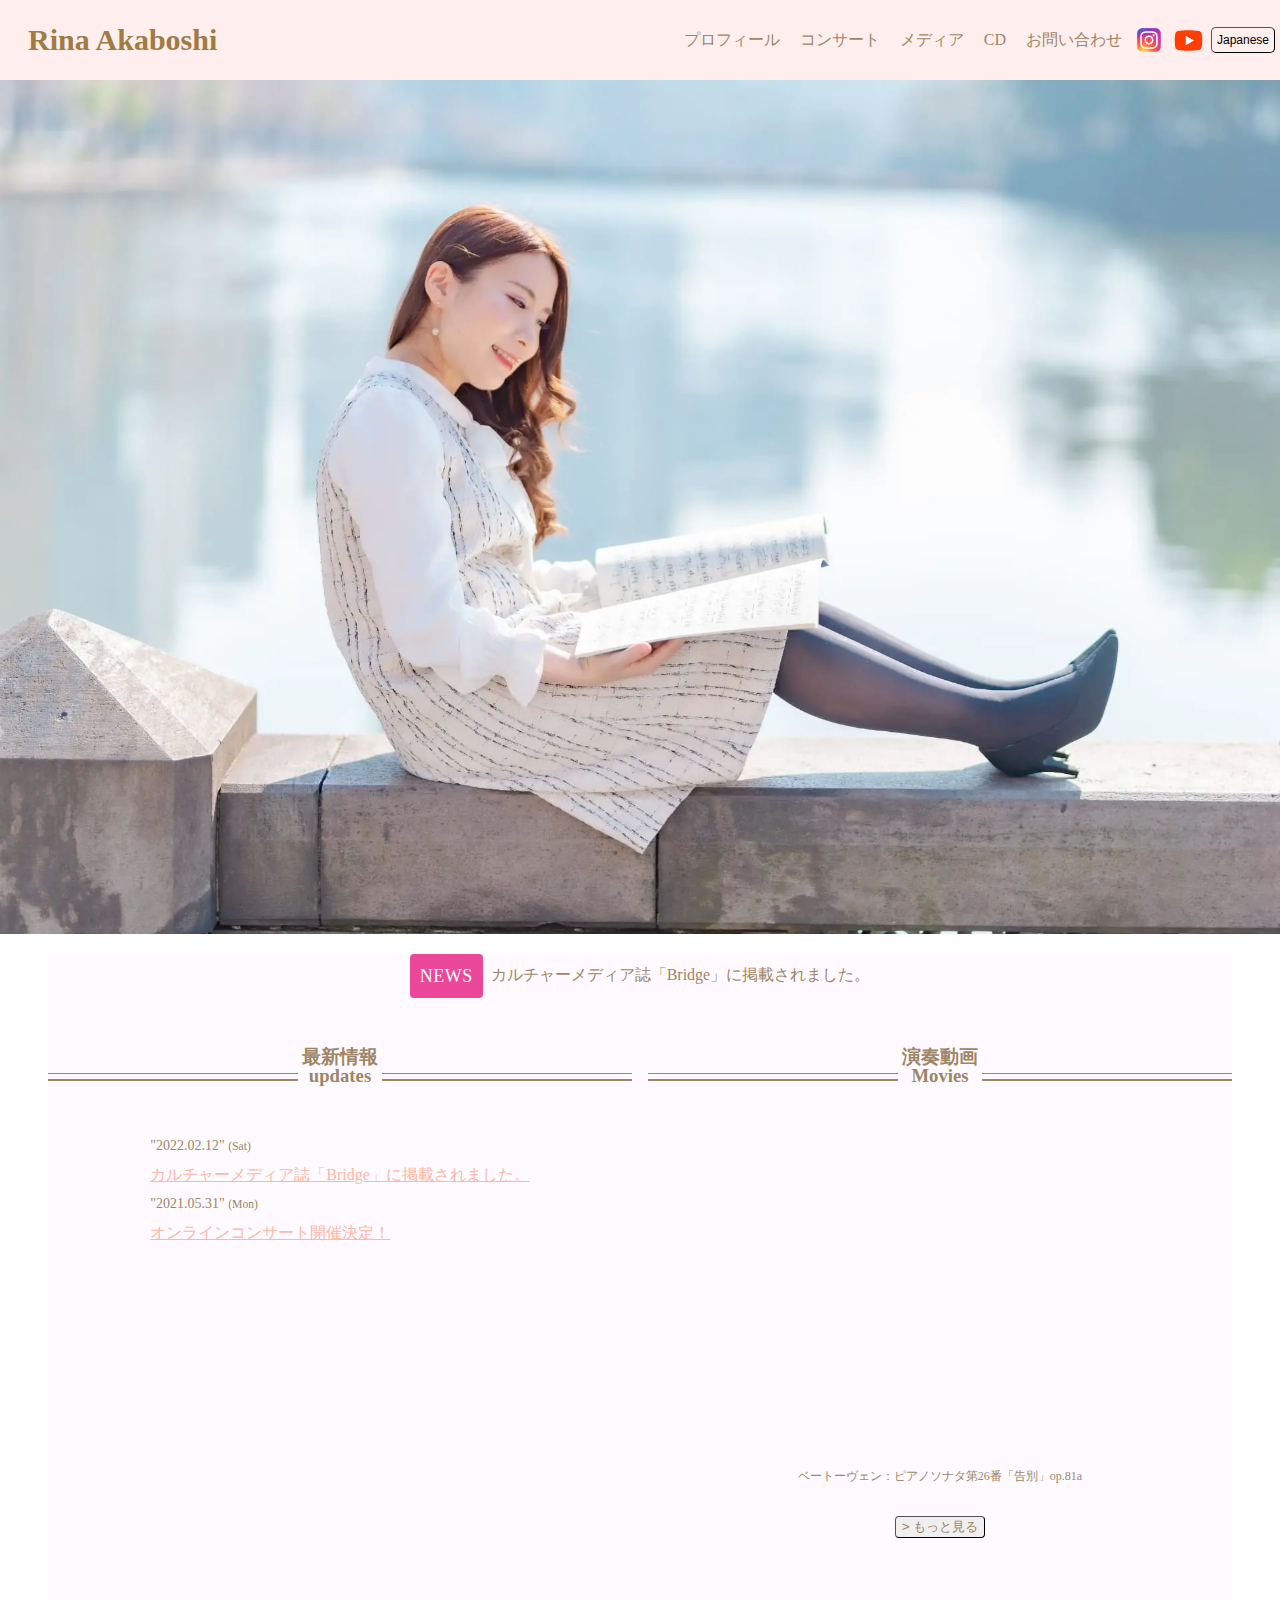
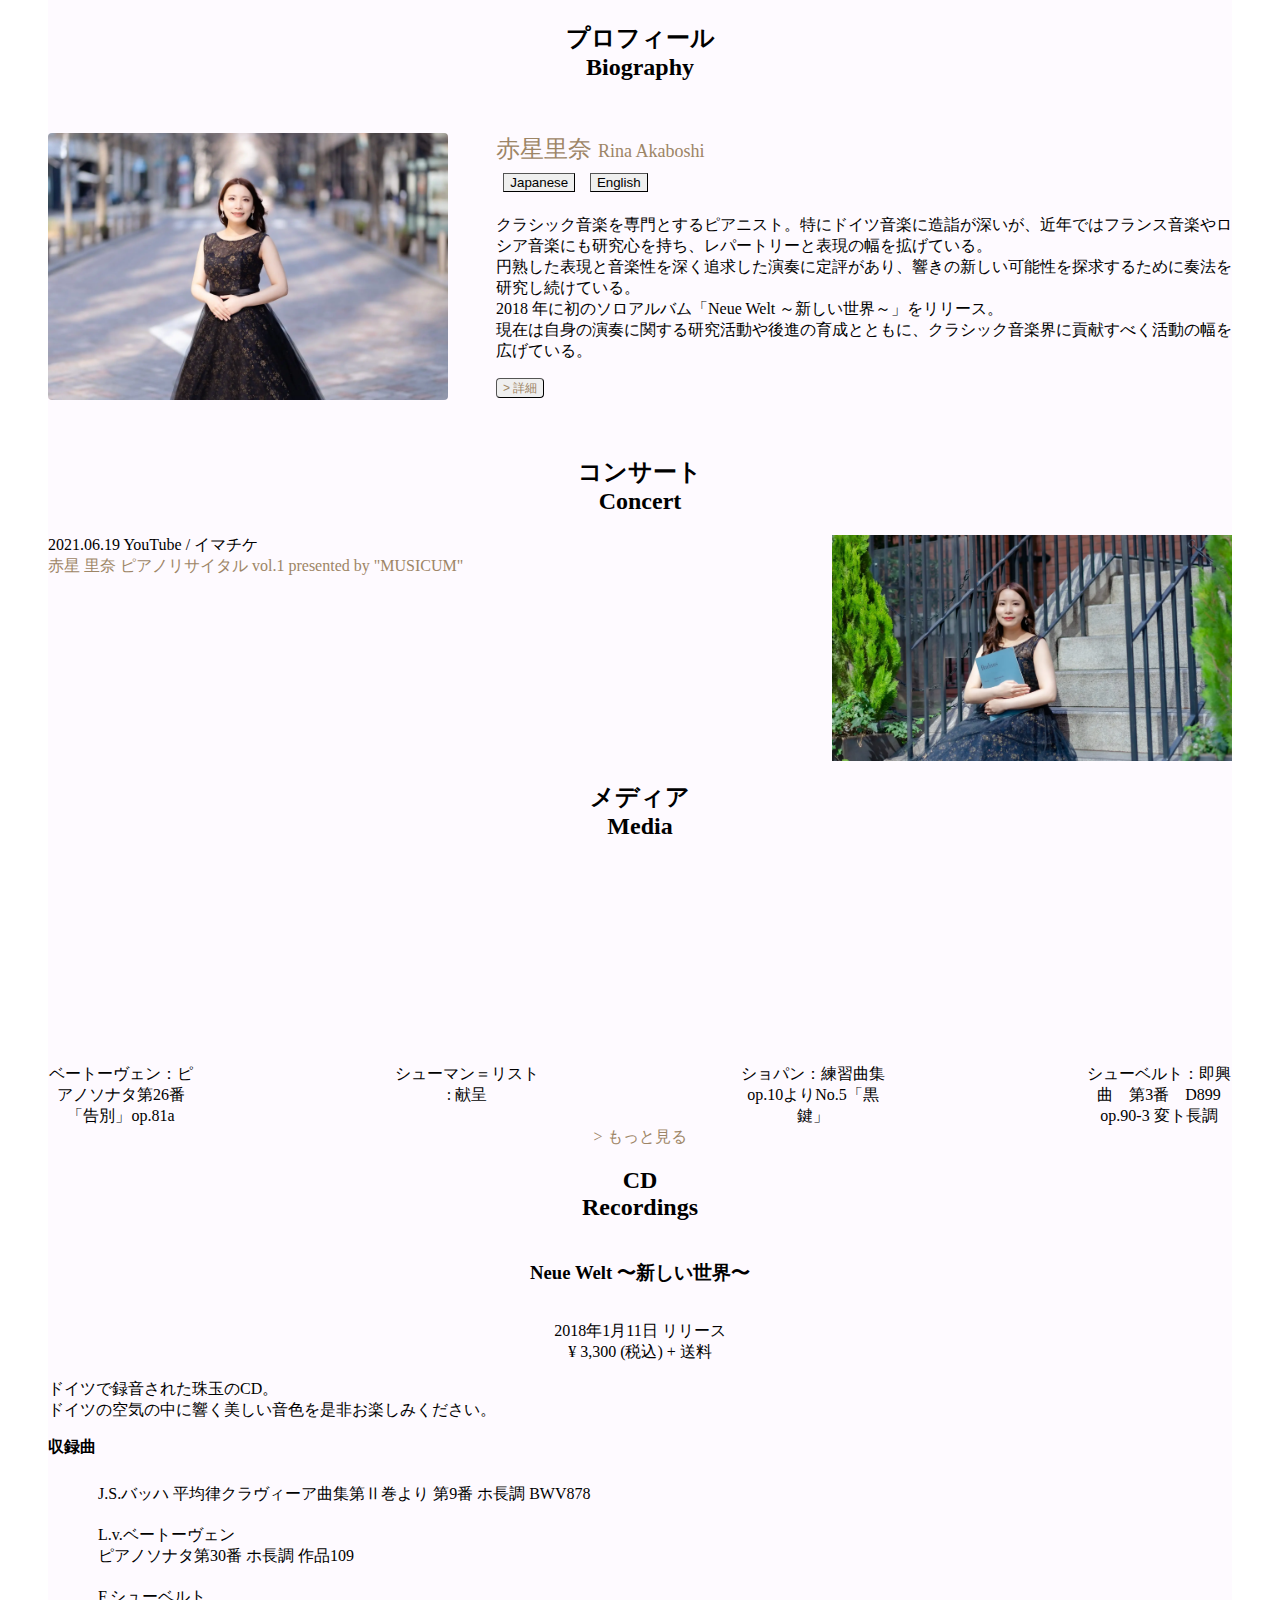
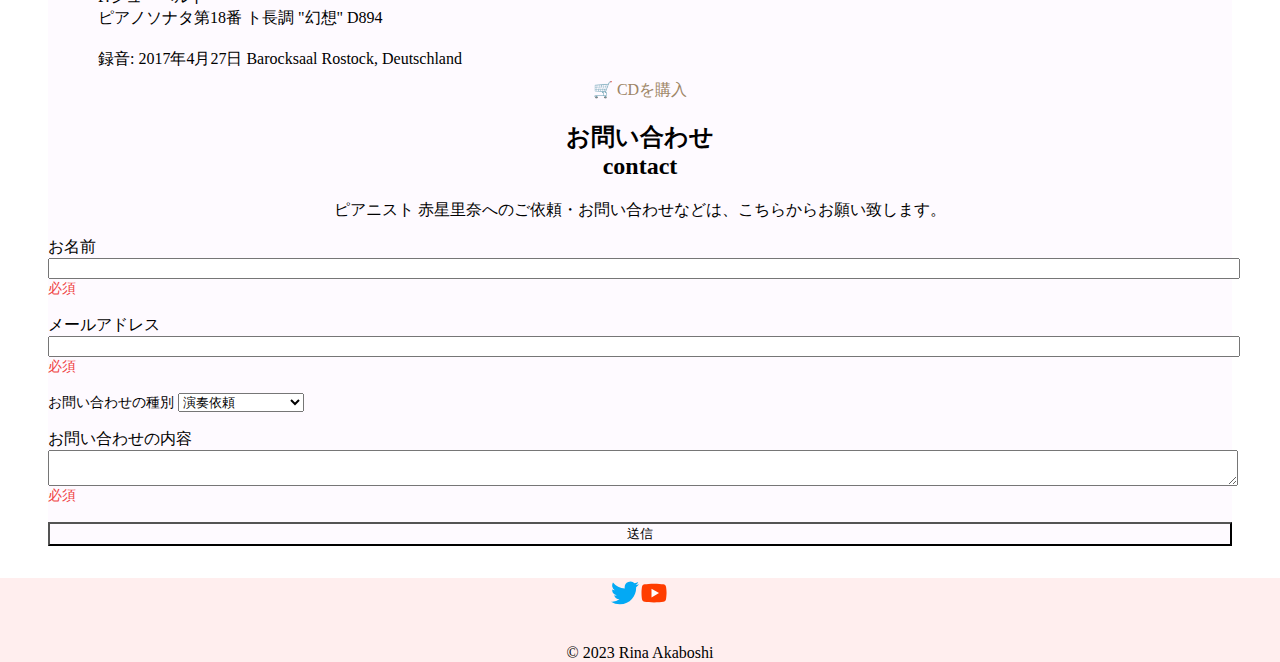
==== commit 6a3a66e2: "文字の両サイドに二重線等" ====
--- a/index.html
+++ b/index.html
@@ -42,52 +42,54 @@
       </nav>
     </div>
   </header>
+  <div>
+    <img src="hero1.webp" width="100%">
+  </div>
   <main class="main">
-    <div>
-      <img src="hero1.webp" width="100%">
-    </div>
-    <div class="news1">
-      <div class="newsbox">NEWS</div>
-      <a href="updates2.html">
-        <span>カルチャーメディア誌「Bridge」に掲載されました。</span>
-      </a>
-    </div>
-    <section class="grid grid-cols-2 gap-4">
-      <div>
-        <h3 class="text-center py-8 leading-none color1">
-          <div>最新情報</div>
-          <div>updates</div>
-        </h3>
-        <div class="text-center2">
-          <div class="text-sm color1">
-            "2022.02.12"
-            <small>(Sat)</small>
-          </div>
-          <a href="updates2.html" class="block color2 underline">カルチャーメディア誌「Bridge」に掲載されました。</a>
-          <div class="text-sm color1">
-            "2021.05.31"
-            <small>(Mon)</small>
-          </div>
-          <a href="concert1.html" class="block color2 underline">オンラインコンサート開催決定！</a>
-        </div>
-      </div>
-      <div>
-        <h3 class="text-center py-8 leading-none color1">
-          <div>演奏動画</div>
-          <div>Movies</div>
-        </h3>
-        <div class="movie">
-          <iframe width="400" height="300" src="https://www.youtube.com/embed/4Tr9Y_rOfh4" title="YouTube video player"
-            frameborder="0"
-            allow="accelerometer; autoplay; clipboard-write; encrypted-media; gyroscope; picture-in-picture; web-share"
-            allowfullscreen></iframe>
-          <div class="text-center text-xs color1 py-8">
-            ベートーヴェン：ピアノソナタ第26番「告別」op.81a
-          </div>
-          <div class="text-center">
-            <button class="inline-block rounded border border-color">
-              <a href="media/videos1.html">> もっと見る</a>
-            </button>
+    <section class="section1">
+      <div class="news1">
+        <div class="newsbox">NEWS</div>
+        <a href="updates2.html">
+          <span>カルチャーメディア誌「Bridge」に掲載されました。</span>
+        </a>
+      </div>
+      <div class="first">
+        <div>
+          <h3 class="border1">
+            <div>最新情報</div>
+            <div class="border-line">updates</div>
+          </h3>
+          <div class="text-center2">
+            <div class="text-sm color1">
+              "2022.02.12"
+              <small>(Sat)</small>
+            </div>
+            <a href="updates2.html" class="block color2 underline">カルチャーメディア誌「Bridge」に掲載されました。</a>
+            <div class="text-sm color1">
+              "2021.05.31"
+              <small>(Mon)</small>
+            </div>
+            <a href="concert1.html" class="block color2 underline">オンラインコンサート開催決定！</a>
+          </div>
+        </div>
+        <div>
+          <h3 class="border1">
+            <div>演奏動画</div>
+            <div class="border-line">Movies</div>
+          </h3>
+          <div class="movie">
+            <iframe width="400" height="300" src="https://www.youtube.com/embed/4Tr9Y_rOfh4"
+              title="YouTube video player" frameborder="0"
+              allow="accelerometer; autoplay; clipboard-write; encrypted-media; gyroscope; picture-in-picture; web-share"
+              allowfullscreen></iframe>
+            <div class="text-center text-xs color1 py-8">
+              ベートーヴェン：ピアノソナタ第26番「告別」op.81a
+            </div>
+            <div class="text-center">
+              <button class="inline-block rounded border border-color">
+                <a href="media/videos1.html">> もっと見る</a>
+              </button>
+            </div>
           </div>
         </div>
       </div>
--- a/css/style.css
+++ b/css/style.css
@@ -52,6 +52,8 @@
 .main {
     flex-grow: 1;
     background-color: #fefaff;
+    margin-left: 3rem;
+    margin-right: 3rem;
 }
 
 .news1 {
@@ -79,6 +81,54 @@
     letter-spacing: .025em;
 }
 
+.section1 {
+    padding-bottom: 2rem;
+
+}
+
+.first {
+    display: grid;
+    grid-template-columns: repeat(2, minmax(0, 1fr));
+    gap: 1rem;
+
+}
+
+.border1 {
+    padding-top: 2rem;
+    padding-bottom: 2rem;
+    text-align: center;
+    line-height: 1;
+    color: #9d8566;
+}
+
+.border-line {
+    position: relative;
+    padding: 0 50px;
+    text-align: center;
+
+}
+
+.border-line::before,
+.border-line::after {
+    position: absolute;
+    top: calc(50% - 3px);
+    width: 250px;
+    height: 5px;
+    content: "";
+    flex-grow: 1;
+    border-top: solid 1px #9d8566;
+    border-bottom: solid 2px #9d8566;
+
+}
+
+.border-line::before {
+    left: 0;
+}
+
+.border-line::after {
+    right: 0;
+}
+
 .py-2 {
     padding-top: 0.5rem;
     padding-bottom: 0.5rem;
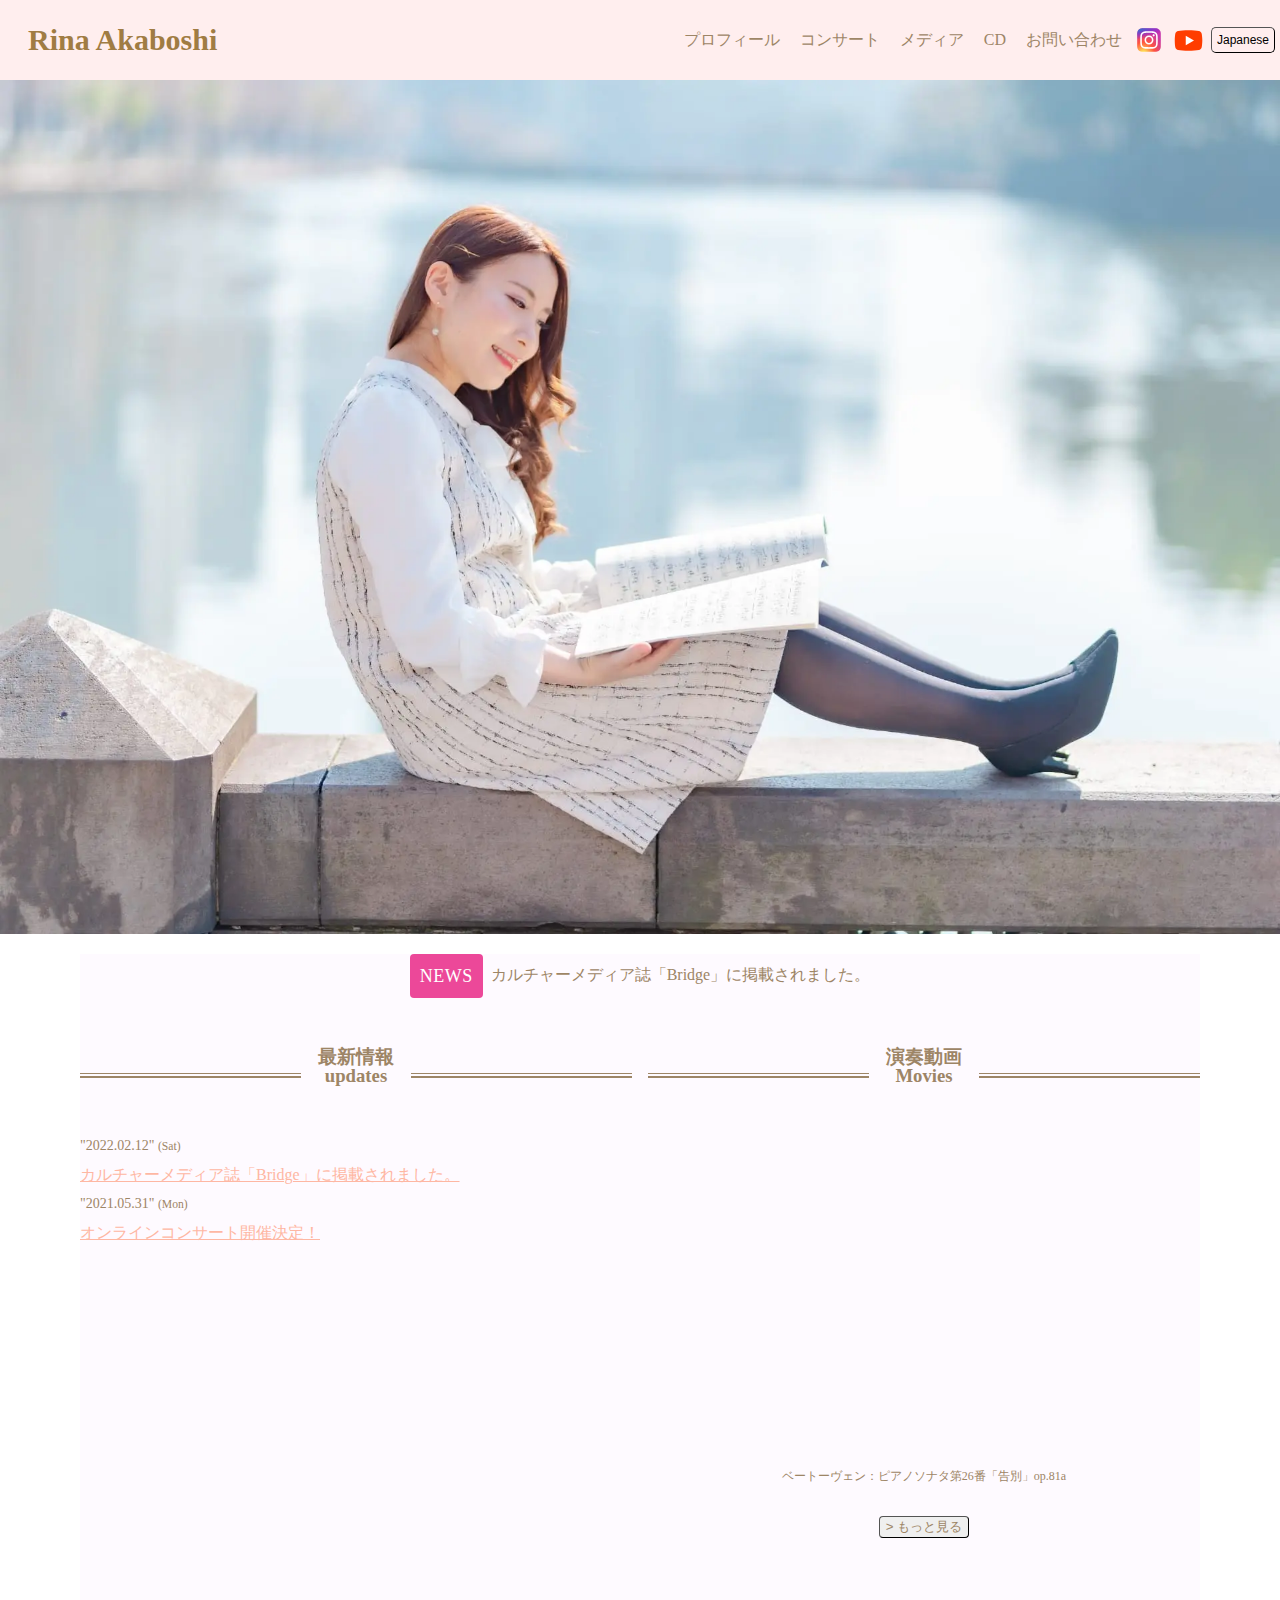
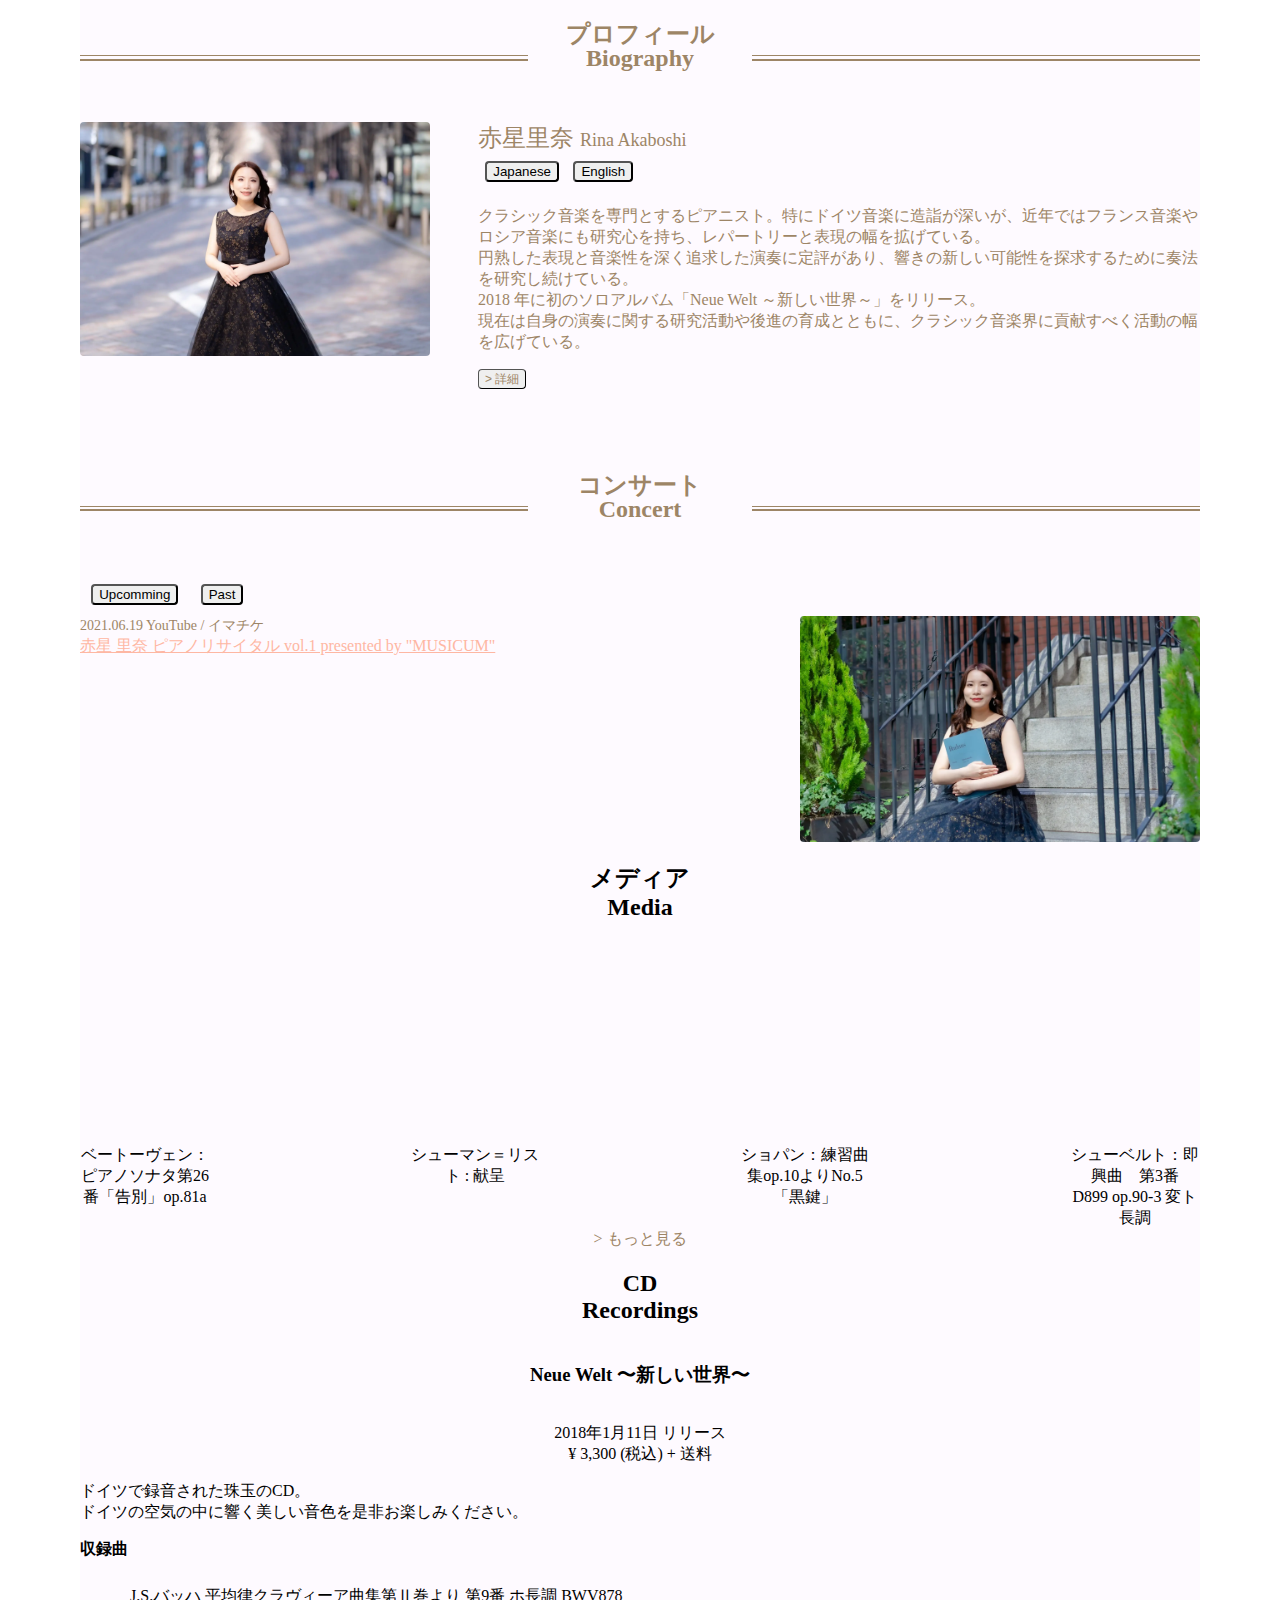
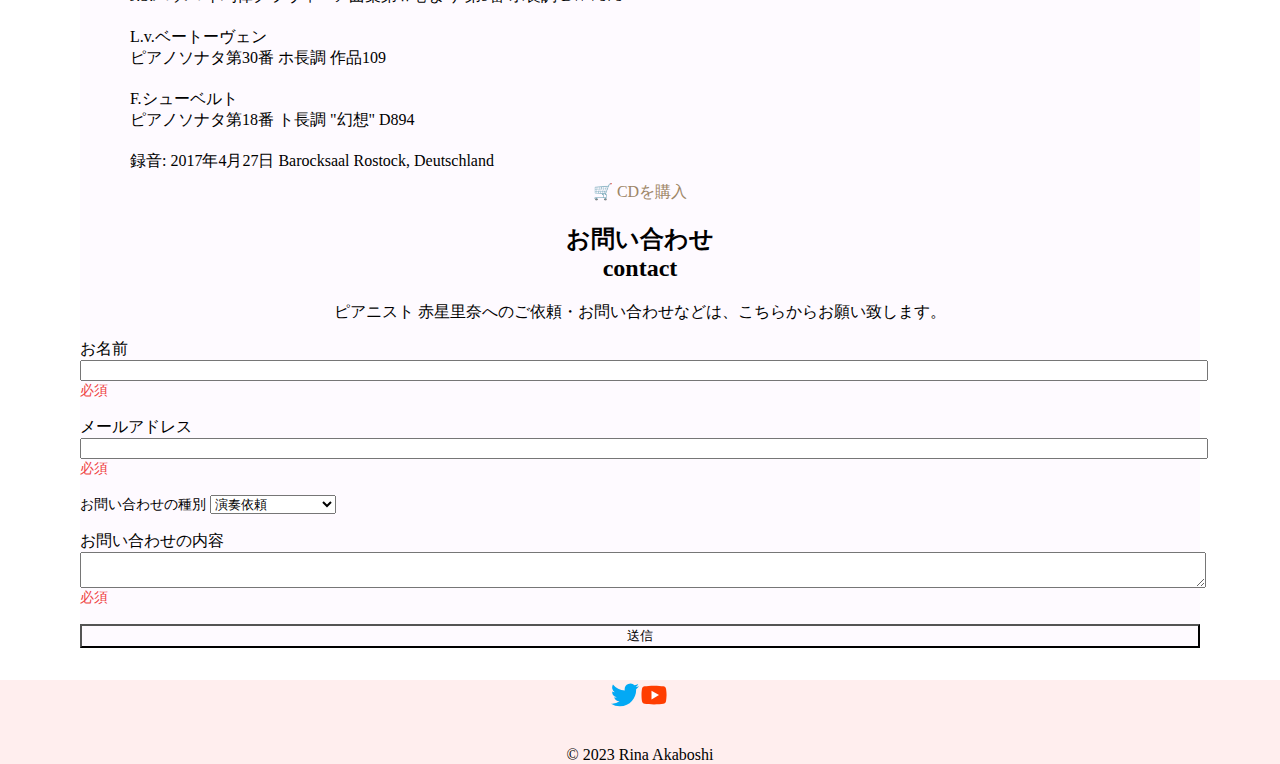
==== commit 37dad04d: "CSS.コンサートまで" ====
--- a/index.html
+++ b/index.html
@@ -60,16 +60,16 @@
             <div class="border-line">updates</div>
           </h3>
           <div class="text-center2">
-            <div class="text-sm color1">
+            <div class="textdays">
               "2022.02.12"
               <small>(Sat)</small>
             </div>
-            <a href="updates2.html" class="block color2 underline">カルチャーメディア誌「Bridge」に掲載されました。</a>
-            <div class="text-sm color1">
+            <a href="updates2.html" class="updates1">カルチャーメディア誌「Bridge」に掲載されました。</a>
+            <div class="textdays">
               "2021.05.31"
               <small>(Mon)</small>
             </div>
-            <a href="concert1.html" class="block color2 underline">オンラインコンサート開催決定！</a>
+            <a href="concert1.html" class="updates1">オンラインコンサート開催決定！</a>
           </div>
         </div>
         <div>
@@ -78,7 +78,7 @@
             <div class="border-line">Movies</div>
           </h3>
           <div class="movie">
-            <iframe width="400" height="300" src="https://www.youtube.com/embed/4Tr9Y_rOfh4"
+            <iframe class="topmovie" width="400" height="300" src="https://www.youtube.com/embed/4Tr9Y_rOfh4"
               title="YouTube video player" frameborder="0"
               allow="accelerometer; autoplay; clipboard-write; encrypted-media; gyroscope; picture-in-picture; web-share"
               allowfullscreen></iframe>
@@ -94,27 +94,27 @@
         </div>
       </div>
     </section>
-    <section class="pb-8">
-      <h2 class="text-center py-8">
+    <section class="section2">
+      <h2 class="biotop">
         <div>プロフィール</div>
-        <div>Biography</div>
+        <div class="border-line">Biography</div>
       </h2>
       <div class="flex">
         <div>
-          <img src="biography.webp" class="rounded " width="400px">
-        </div>
-        <div class="mt-2 flex-1 ml-12 mt-0">
-          <div class="text-2xl mt-2 mt-0 color1">
+          <img src="biography.webp" class="biophoto" width="350px">
+        </div>
+        <div class="bioname">
+          <div class="bioname1">
             赤星里奈
-            <span class="text-lg color1">
+            <span class="bioname2">
               Rina Akaboshi
             </span>
           </div>
-          <div class="my-2 flex">
-            <button class="items-center justify-center border lang1">Japanese</button>
-            <button class="items-center justify-center border lang1">English</button>
-          </div>
-          <div>
+          <div class="biobutton">
+            <button class="biobutton1">Japanese</button>
+            <button class="biobutton1">English</button>
+          </div>
+          <div class="mainprof">
             <p>クラシック音楽を専門とするピアニスト。特にドイツ音楽に造詣が深いが、近年ではフランス音楽やロシア音楽にも研究心を持ち、レパートリーと表現の幅を拡げている。
               <br>
               円熟した表現と音楽性を深く追求した演奏に定評があり、響きの新しい可能性を探求するために奏法を研究し続けている。
@@ -124,72 +124,80 @@
               現在は自身の演奏に関する研究活動や後進の育成とともに、クラシック音楽界に貢献すべく活動の幅を広げている。
             </p>
           </div>
-          <button class="inline-block rounded border text-xs">
+          <button class="biobutton2">
             <a href="biography.html">> 詳細</a>
           </button>
         </div>
       </div>
     </section>
-    <h2 class="concert">
-      <div>コンサート</div>
-      <div>Concert</div>
-    </h2>
-    <div>
-      <div class="concert2">
-        <div class="word">
-          <div>2021.06.19 YouTube / イマチケ</div>
-          <a href="concert1.html">赤星 里奈 ピアノリサイタル vol.1 presented by "MUSICUM"</a>
-        </div>
-        <img src="concert1.webp" width="400px">
-      </div>
-    </div>
-    <h2 class="text-center">
-      <div>メディア</div>
-      <div>Media</div>
-    </h2>
-    <div class="media2">
-      <div class="media3">
-        <div class="relative">
-          <div class="movie2">
-            <iframe width="300" height="200" src="https://www.youtube.com/embed/4Tr9Y_rOfh4"
-              title="YouTube video player" frameborder="0"
-              allow="accelerometer; autoplay; clipboard-write; encrypted-media; gyroscope; picture-in-picture; web-share"
-              allowfullscreen></iframe>
-          </div>
-        </div>
-        <div class="text-center">ベートーヴェン：ピアノソナタ第26番「告別」op.81a</div>
-      </div>
-      <div class="media3">
-        <div class="relative">
-          <iframe width="300" height="200" src="https://www.youtube.com/embed/n-B9BzPxbzk" title="YouTube video player"
-            frameborder="0"
-            allow="accelerometer; autoplay; clipboard-write; encrypted-media; gyroscope; picture-in-picture; web-share"
-            allowfullscreen></iframe>
-        </div>
-        <div class="text-center">シューマン＝リスト : 献呈</div>
-      </div>
-      <div class="media3">
-        <div class="relative">
-          <iframe width="300" height="200" src="https://www.youtube.com/embed/IkZB4TZtUAM" title="YouTube video player"
-            frameborder="0"
-            allow="accelerometer; autoplay; clipboard-write; encrypted-media; gyroscope; picture-in-picture; web-share"
-            allowfullscreen></iframe>
-        </div>
-        <div class="text-center">ショパン：練習曲集op.10よりNo.5「黒鍵」</div>
-      </div>
-      <div class="media3">
-        <div class="relative">
-          <iframe width="300" height="200" src="https://www.youtube.com/embed/66Fel4dySJ8" title="YouTube video player"
-            frameborder="0"
-            allow="accelerometer; autoplay; clipboard-write; encrypted-media; gyroscope; picture-in-picture; web-share"
-            allowfullscreen></iframe>
-        </div>
-        <div class="text-center">シューベルト：即興曲　第3番　D899 op.90-3 変ト長調</div>
-      </div>
-    </div>
-    <div class="text-center">
-      <a href="media/videos1.html">> もっと見る</a>
-    </div>
+    <section class="section3">
+      <h2 class="concert">
+        <div>コンサート</div>
+        <div class="border-line">Concert</div>
+      </h2>
+      <div>
+        <div class="biobutton">
+          <button class="biobutton1">Upcomming</button>
+          <button class="biobutton1">Past</button>
+        </div>
+        <div class="concert2">
+          <div>
+            <div class="textdays">2021.06.19 YouTube / イマチケ</div>
+            <a href="concert1.html" class="updates1">赤星 里奈 ピアノリサイタル vol.1 presented by "MUSICUM"</a>
+          </div>
+          <img src="concert1.webp" class="biophoto" width="400px">
+        </div>
+      </div>
+    </section>
+    <section4>
+      <h2 class="text-center">
+        <div>メディア</div>
+        <div>Media</div>
+      </h2>
+      <div class="media2">
+        <div class="media3">
+          <div class="relative">
+            <div class="movie2">
+              <iframe width="300" height="200" src="https://www.youtube.com/embed/4Tr9Y_rOfh4"
+                title="YouTube video player" frameborder="0"
+                allow="accelerometer; autoplay; clipboard-write; encrypted-media; gyroscope; picture-in-picture; web-share"
+                allowfullscreen></iframe>
+            </div>
+          </div>
+          <div class="text-center">ベートーヴェン：ピアノソナタ第26番「告別」op.81a</div>
+        </div>
+        <div class="media3">
+          <div class="relative">
+            <iframe width="300" height="200" src="https://www.youtube.com/embed/n-B9BzPxbzk"
+              title="YouTube video player" frameborder="0"
+              allow="accelerometer; autoplay; clipboard-write; encrypted-media; gyroscope; picture-in-picture; web-share"
+              allowfullscreen></iframe>
+          </div>
+          <div class="text-center">シューマン＝リスト : 献呈</div>
+        </div>
+        <div class="media3">
+          <div class="relative">
+            <iframe width="300" height="200" src="https://www.youtube.com/embed/IkZB4TZtUAM"
+              title="YouTube video player" frameborder="0"
+              allow="accelerometer; autoplay; clipboard-write; encrypted-media; gyroscope; picture-in-picture; web-share"
+              allowfullscreen></iframe>
+          </div>
+          <div class="text-center">ショパン：練習曲集op.10よりNo.5「黒鍵」</div>
+        </div>
+        <div class="media3">
+          <div class="relative">
+            <iframe width="300" height="200" src="https://www.youtube.com/embed/66Fel4dySJ8"
+              title="YouTube video player" frameborder="0"
+              allow="accelerometer; autoplay; clipboard-write; encrypted-media; gyroscope; picture-in-picture; web-share"
+              allowfullscreen></iframe>
+          </div>
+          <div class="text-center">シューベルト：即興曲　第3番　D899 op.90-3 変ト長調</div>
+        </div>
+      </div>
+      <div class="text-center">
+        <a href="media/videos1.html">> もっと見る</a>
+      </div>
+    </section4>
     <h2 class="text-center">
       <div>CD</div>
       <div>Recordings</div>
--- a/css/style.css
+++ b/css/style.css
@@ -52,8 +52,8 @@
 .main {
     flex-grow: 1;
     background-color: #fefaff;
-    margin-left: 3rem;
-    margin-right: 3rem;
+    margin-left: 5rem;
+    margin-right: 5rem;
 }
 
 .news1 {
@@ -112,8 +112,8 @@
 .border-line::after {
     position: absolute;
     top: calc(50% - 3px);
-    width: 250px;
-    height: 5px;
+    width: 40%;
+    height: 10%;
     content: "";
     flex-grow: 1;
     border-top: solid 1px #9d8566;
@@ -186,6 +186,17 @@
     text-align: center;
 }
 
+.biotop {
+    text-align: center;
+    padding-top: 2rem;
+    padding-bottom: 2rem;
+    padding-top: 2rem;
+    padding-bottom: 2rem;
+    text-align: center;
+    line-height: 1;
+    color: #9d8566;
+}
+
 .py-8 {
     padding-top: 2rem;
     padding-bottom: 2rem;
@@ -208,7 +219,7 @@
     color: #9d8566;
 }
 
-.pb-8 {
+.section2 {
     padding-bottom: 2rem;
 }
 
@@ -217,16 +228,24 @@
     gap: 0.5rem;
     margin-bottom: 1rem;
     grid-template-columns: repeat;
-    justify-content: center;
+
 }
 
 .lang1 {
     margin: 1%;
 }
 
-.text-sm {
+.textdays {
     font-size: .875rem;
     line-height: 1.25rem;
+    color: #9d8566;
+}
+
+.updates1 {
+    display: block;
+    color: #feb7a3;
+    text-decoration-line: underline;
+
 }
 
 .block {
@@ -252,6 +271,64 @@
     place-items: center;
 }
 
+.topmovie {
+    object-fit: contain;
+    max-width: 100%;
+    max-height: 100%;
+}
+
+.mainprof {
+    color: #9d8566;
+}
+
+.biophoto {
+    border-radius: 0.25rem;
+    max-width: 100%;
+}
+
+.bioname {
+    clear: both;
+    flex: 1 1 0%;
+    margin-left: 3rem;
+    margin-top: 0;
+}
+
+.bioname1 {
+    font-size: 1.5rem;
+    line-height: 2rem;
+    clear: both;
+    margin-top: 0;
+    color: #9d8566;
+
+}
+
+.bioname2 {
+    font-size: 1.125rem;
+    line-height: 1.75rem;
+    color: #9d8566;
+
+}
+
+.biobutton {
+    display: flex;
+
+}
+
+.biobutton1 {
+    align-items: center;
+    justify-content: center;
+    border-radius: 0.25rem;
+    margin: 1%;
+
+}
+
+.biobutton2 {
+    border-radius: 0.25rem;
+    font-size: .75rem;
+    line-height: 1rem;
+    border-width: 1px;
+}
+
 .flex {
     display: flex;
     flex-direction: row;
@@ -260,6 +337,13 @@
 
 .concert {
     text-align: center;
+    padding-top: 2rem;
+    padding-bottom: 2rem;
+    padding-top: 2rem;
+    padding-bottom: 2rem;
+    text-align: center;
+    line-height: 1;
+    color: #9d8566;
 }
 
 .concert2 {
@@ -287,6 +371,7 @@
 
 .movie2 {
     text-align: center;
+    max-width: 100%;
 }
 
 .mt-2 {
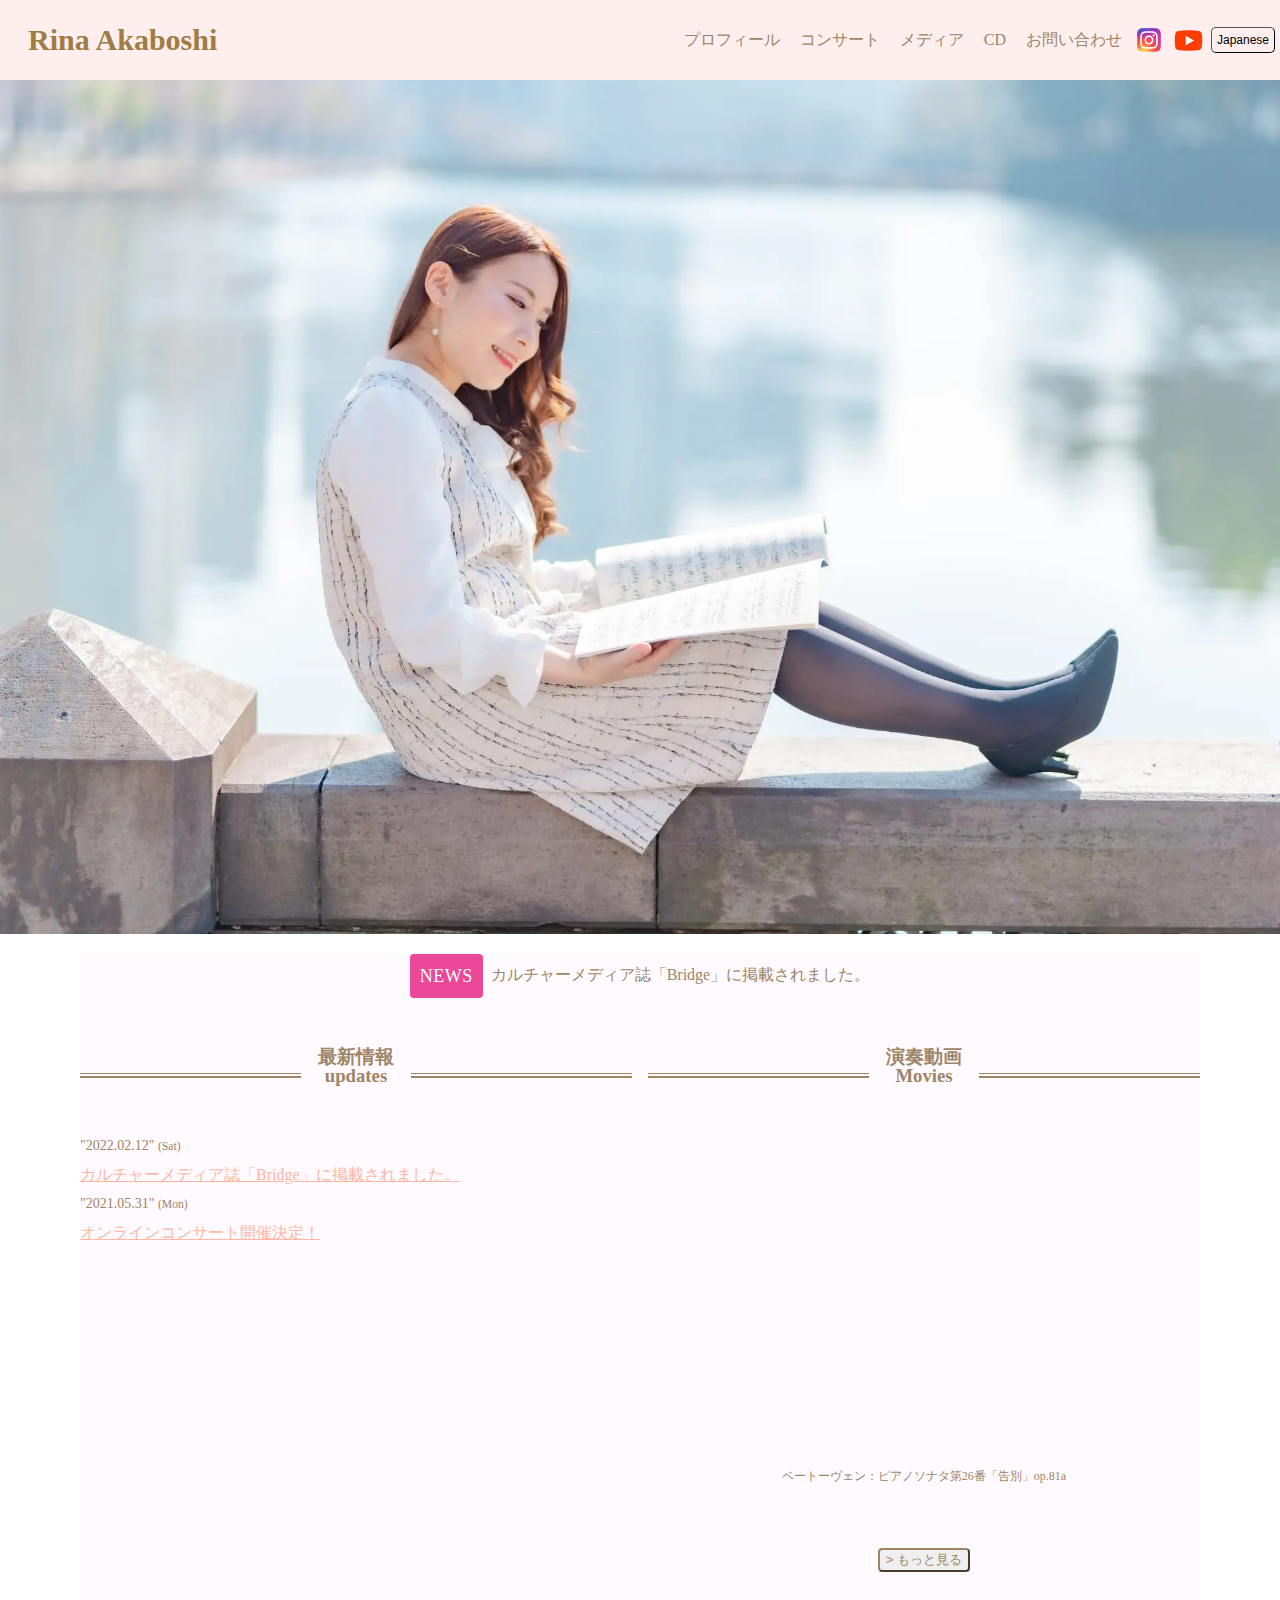
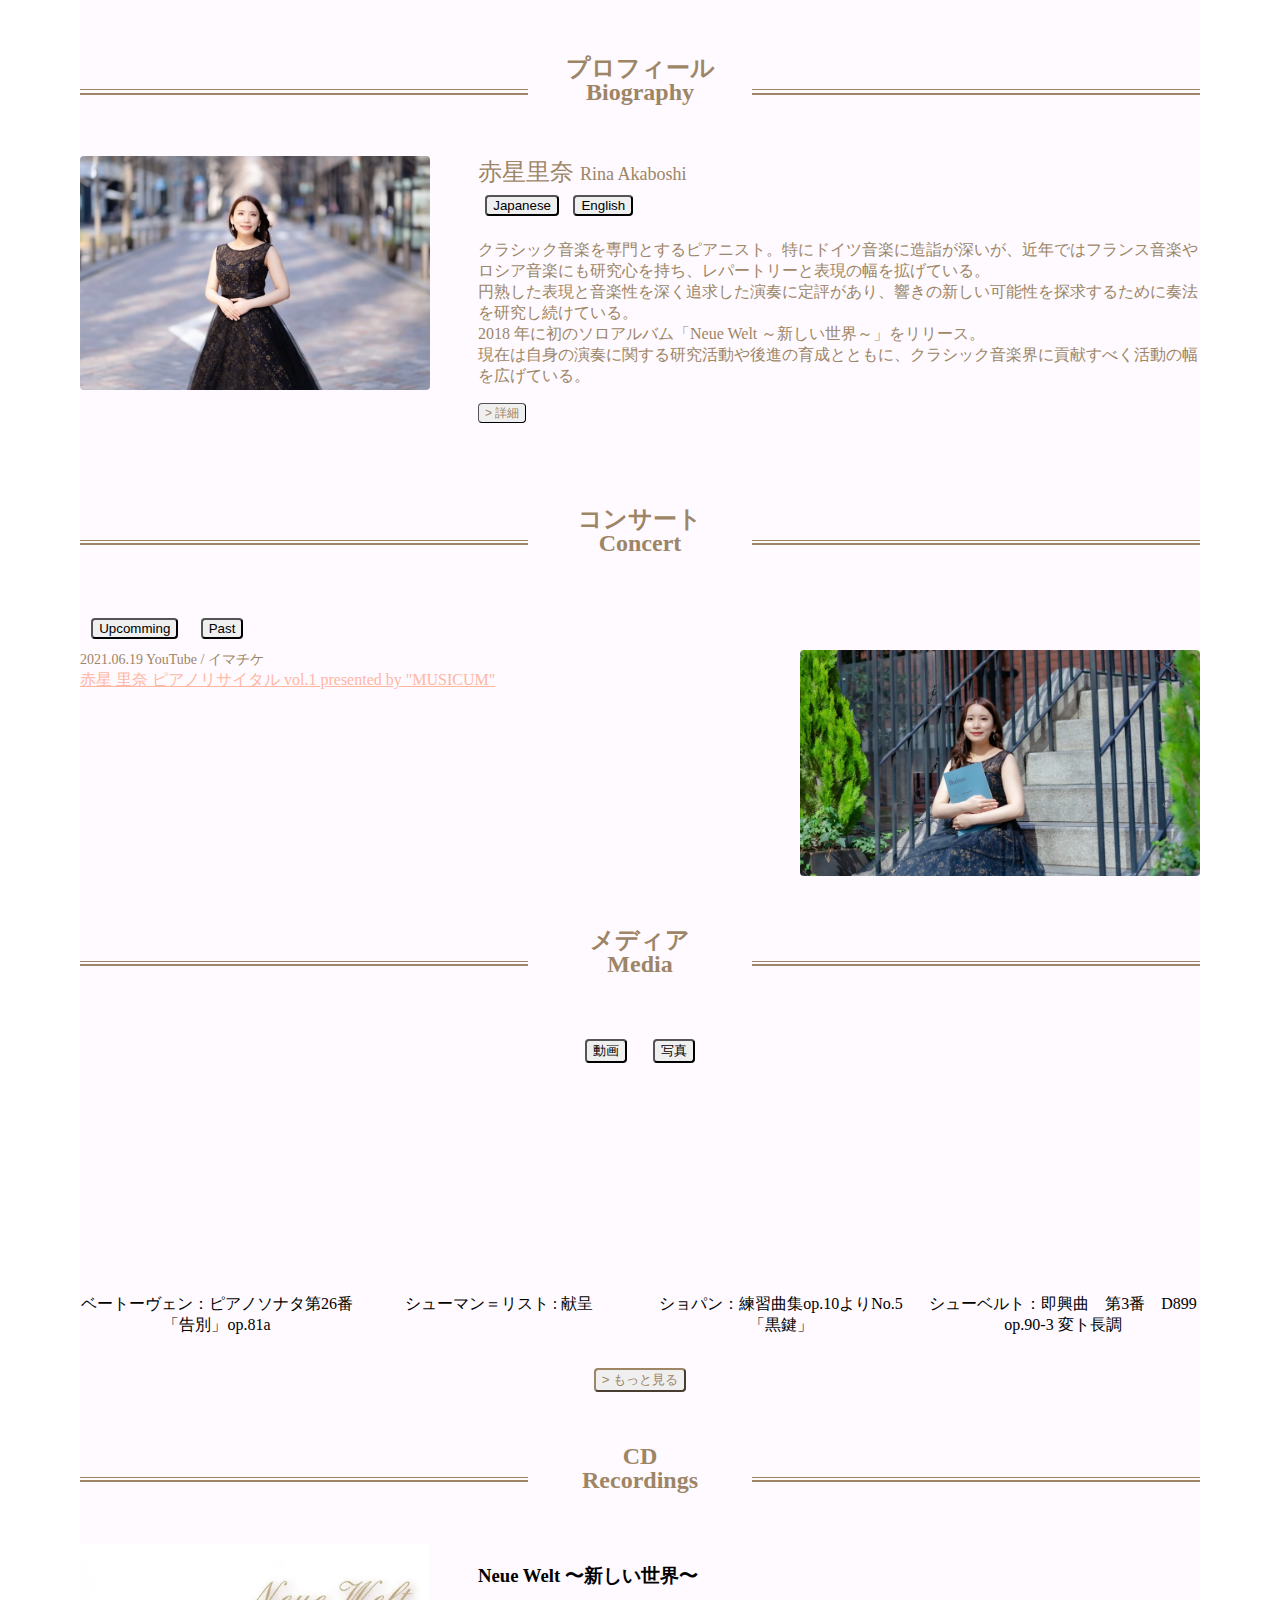
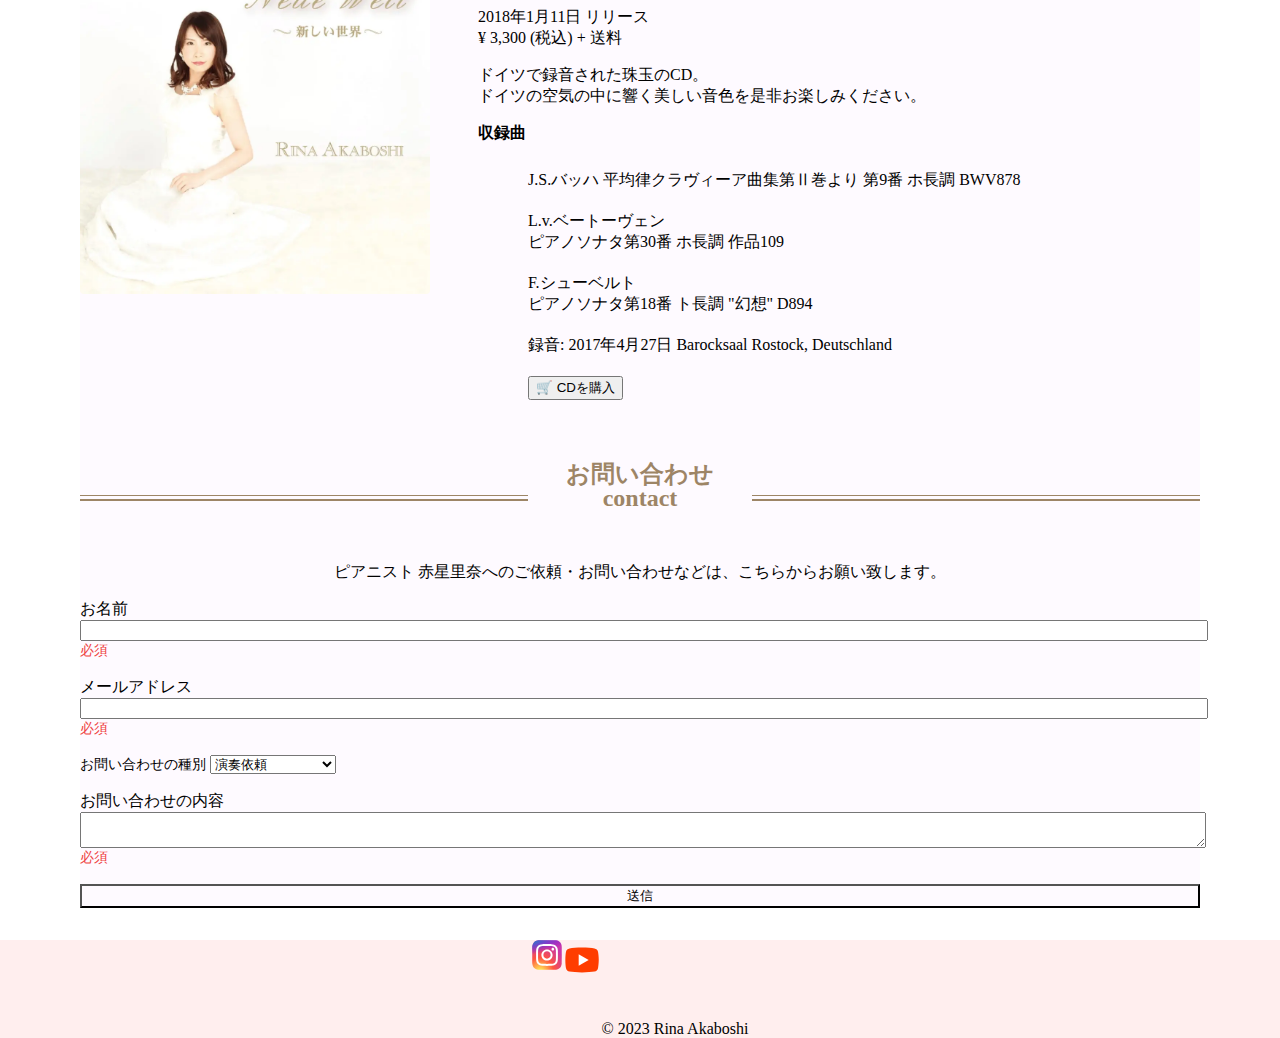
==== commit a17508e8: "全体を調整" ====
--- a/index.html
+++ b/index.html
@@ -86,7 +86,7 @@
               ベートーヴェン：ピアノソナタ第26番「告別」op.81a
             </div>
             <div class="text-center">
-              <button class="inline-block rounded border border-color">
+              <button class="button2">
                 <a href="media/videos1.html">> もっと見る</a>
               </button>
             </div>
@@ -149,142 +149,150 @@
         </div>
       </div>
     </section>
-    <section4>
-      <h2 class="text-center">
+    <section class="section4">
+      <h2 class="biotop">
         <div>メディア</div>
-        <div>Media</div>
+        <div class="border-line">Media</div>
       </h2>
-      <div class="media2">
-        <div class="media3">
-          <div class="relative">
-            <div class="movie2">
-              <iframe width="300" height="200" src="https://www.youtube.com/embed/4Tr9Y_rOfh4"
-                title="YouTube video player" frameborder="0"
-                allow="accelerometer; autoplay; clipboard-write; encrypted-media; gyroscope; picture-in-picture; web-share"
-                allowfullscreen></iframe>
-            </div>
-          </div>
+      <div class="text-center">
+        <button class="biobutton1">動画</button>
+        <button class="biobutton1">写真</button>
+      </div>
+      <div class="media1">
+        <div>
+          <iframe class="movie2" width="300" height="200" src="https://www.youtube.com/embed/4Tr9Y_rOfh4"
+            title="YouTube video player" frameborder="0"
+            allow="accelerometer; autoplay; clipboard-write; encrypted-media; gyroscope; picture-in-picture; web-share"
+            allowfullscreen></iframe>
           <div class="text-center">ベートーヴェン：ピアノソナタ第26番「告別」op.81a</div>
         </div>
-        <div class="media3">
-          <div class="relative">
-            <iframe width="300" height="200" src="https://www.youtube.com/embed/n-B9BzPxbzk"
-              title="YouTube video player" frameborder="0"
-              allow="accelerometer; autoplay; clipboard-write; encrypted-media; gyroscope; picture-in-picture; web-share"
-              allowfullscreen></iframe>
-          </div>
+        <div>
+          <iframe class="movie2" width="300" height="200" src="https://www.youtube.com/embed/n-B9BzPxbzk"
+            title="YouTube video player" frameborder="0"
+            allow="accelerometer; autoplay; clipboard-write; encrypted-media; gyroscope; picture-in-picture; web-share"
+            allowfullscreen></iframe>
           <div class="text-center">シューマン＝リスト : 献呈</div>
         </div>
-        <div class="media3">
-          <div class="relative">
-            <iframe width="300" height="200" src="https://www.youtube.com/embed/IkZB4TZtUAM"
-              title="YouTube video player" frameborder="0"
-              allow="accelerometer; autoplay; clipboard-write; encrypted-media; gyroscope; picture-in-picture; web-share"
-              allowfullscreen></iframe>
-          </div>
+        <div>
+          <iframe class="movie2" width="300" height="200" src="https://www.youtube.com/embed/IkZB4TZtUAM"
+            title="YouTube video player" frameborder="0"
+            allow="accelerometer; autoplay; clipboard-write; encrypted-media; gyroscope; picture-in-picture; web-share"
+            allowfullscreen></iframe>
           <div class="text-center">ショパン：練習曲集op.10よりNo.5「黒鍵」</div>
         </div>
-        <div class="media3">
-          <div class="relative">
-            <iframe width="300" height="200" src="https://www.youtube.com/embed/66Fel4dySJ8"
-              title="YouTube video player" frameborder="0"
-              allow="accelerometer; autoplay; clipboard-write; encrypted-media; gyroscope; picture-in-picture; web-share"
-              allowfullscreen></iframe>
-          </div>
+        <div>
+          <iframe class="movie2" width="300" height="200" src="https://www.youtube.com/embed/66Fel4dySJ8"
+            title="YouTube video player" frameborder="0"
+            allow="accelerometer; autoplay; clipboard-write; encrypted-media; gyroscope; picture-in-picture; web-share"
+            allowfullscreen></iframe>
           <div class="text-center">シューベルト：即興曲　第3番　D899 op.90-3 変ト長調</div>
         </div>
       </div>
       <div class="text-center">
-        <a href="media/videos1.html">> もっと見る</a>
-      </div>
-    </section4>
-    <h2 class="text-center">
-      <div>CD</div>
-      <div>Recordings</div>
-    </h2>
-    <div class="CD">
-      <h3 class="text-center">Neue Welt 〜新しい世界〜</h3>
-      <p class="text-center">2018年1月11日 リリース<br>¥ 3,300 (税込) + 送料</p>
-      ドイツで録音された珠玉のCD。
-      <br>ドイツの空気の中に響く美しい音色を是非お楽しみください。
-      <br>
-      <div class="mt-4">
-        <b>収録曲</b>
-        <br>
-        <div>
-          <ul class="mt-2">
-            <li class="mt-2">
-              J.S.バッハ
-              平均律クラヴィーア曲集第Ⅱ巻より 第9番 ホ長調 BWV878
-            </li>
-            <li class="mt-2">
-              L.v.ベートーヴェン
-              <br>
-              ピアノソナタ第30番 ホ長調 作品109
-            </li>
-            <li class="mt-2">
-              F.シューベルト
-              <br>
-              ピアノソナタ第18番 ト長調 "幻想" D894
-            </li>
-            <li class="mt-2">
-              録音: 2017年4月27日 Barocksaal Rostock, Deutschland
-            </li>
-          </ul>
-        </div>
-      </div>
-      <div class="text-center">
-        <a href="order1.html">🛒 CDを購入</a>
-      </div>
-    </div>
-    <h2 class="text-center">
-      <div>お問い合わせ</div>
-      <div class="">contact</div>
-    </h2>
-    <div>
-      <div class="my-4 text-center">ピアニスト 赤星里奈へのご依頼・お問い合わせなどは、こちらからお願い致します。</div>
-      <form action="/api/hello" method="get" novalidate id="contact-form" class="grid grid-cols-1 gap-4">
-        <div>
-          <label for="name">お名前</label>
-          <input class="flex w-full" id="name" name="name">
-          <div class="text-sm text-red-500">必須</div>
-        </div>
-        <div>
-          <label for="email">メールアドレス</label>
-          <input class="flex w-full" id="email" name="email">
-          <div class="text-sm text-red-500">必須</div>
-        </div>
-        <div>
-          <label class="text-sm" for="contact-form-type">お問い合わせの種別</label>
-          <select name="type">
-            <option value="playrequest">演奏依頼</option>
-            <option value="request">企業からのご依頼</option>
-            <option value="others">その他</option>
-          </select>
-        </div>
-        <div>
-          <label for="message">お問い合わせの内容</label>
-          <textarea class="flex w-full" id="message" name="message"></textarea>
-          <div class="text-sm text-red-500">必須</div>
-        </div>
-        <button class="inline-flex items-center justify-center bg-secondary" type="submit"
-          data-comform-touched="true">送信</button>
-      </form>
-    </div>
-    </div>
+        <button class="button2">
+          <a href="media/videos1.html">> もっと見る</a>
+        </button>
+      </div>
+      </section4>
+      <section class="section5">
+        <h2 class="biotop">
+          <div>CD</div>
+          <div class="border-line">Recordings</div>
+        </h2>
+        <div class="flex">
+          <div>
+            <img src="NeueWelt1.webp" class="biophoto" width="350px">
+          </div>
+          <div class="bioname">
+            <h3>Neue Welt 〜新しい世界〜</h3>
+            <p>2018年1月11日 リリース<br>¥ 3,300 (税込) + 送料</p>
+            <p>ドイツで録音された珠玉のCD。
+              <br>ドイツの空気の中に響く美しい音色を是非お楽しみください。
+              <br>
+            </p>
+            <div class="mt-4">
+              <b>収録曲</b>
+              <br>
+              <div>
+                <ul class="mt-2">
+                  <li class="mt-2">
+                    J.S.バッハ
+                    平均律クラヴィーア曲集第Ⅱ巻より 第9番 ホ長調 BWV878
+                  </li>
+                  <li class="mt-2">
+                    L.v.ベートーヴェン
+                    <br>
+                    ピアノソナタ第30番 ホ長調 作品109
+                  </li>
+                  <li class="mt-2">
+                    F.シューベルト
+                    <br>
+                    ピアノソナタ第18番 ト長調 "幻想" D894
+                  </li>
+                  <li class="mt-2">
+                    録音: 2017年4月27日 Barocksaal Rostock, Deutschland
+                  </li>
+                  <li class="mt-2">
+                    <button href="order1.html">🛒 CDを購入</button>
+                  </li>
+                </ul>
+              </div>
+            </div>
+          </div>
+        </div>
+      </section>
+      <section class="section6">
+        <h2 class="biotop">
+          <div>お問い合わせ</div>
+          <div class="border-line">contact</div>
+        </h2>
+        <div>
+          <div class="my-4 text-center">ピアニスト 赤星里奈へのご依頼・お問い合わせなどは、こちらからお願い致します。</div>
+          <form action="/api/hello" method="get" novalidate id="contact-form" class="grid grid-cols-1 gap-4">
+            <div>
+              <label for="name">お名前</label>
+              <input class="flex w-full" id="name" name="name">
+              <div class="text-sm text-red-500">必須</div>
+            </div>
+            <div>
+              <label for="email">メールアドレス</label>
+              <input class="flex w-full" id="email" name="email">
+              <div class="text-sm text-red-500">必須</div>
+            </div>
+            <div>
+              <label class="text-sm" for="contact-form-type">お問い合わせの種別</label>
+              <select name="type">
+                <option value="playrequest">演奏依頼</option>
+                <option value="request">企業からのご依頼</option>
+                <option value="others">その他</option>
+              </select>
+            </div>
+            <div>
+              <label for="message">お問い合わせの内容</label>
+              <textarea class="flex w-full" id="message" name="message"></textarea>
+              <div class="text-sm text-red-500">必須</div>
+            </div>
+            <button class="inline-flex items-center justify-center bg-secondary" type="submit"
+              data-comform-touched="true">送信</button>
+          </form>
+        </div>
+        </div>
+      </section>
   </main>
   <div class="mt-8 bg-header">
-    <div class="flex justify-center">
-      <div class="inline-flex">
-        <a href="https://twitter.com/akaboshirina">
-          <img src="twitter.svg" width="28" height="28" alt="twitter">
+    <div class="footer2">
+      <div class="icon3">
+        <a href="https://www.instagram.com/akaboshi_rina/">
+          <img src="Instagram.svg" width="30" height="30" alt="twitter">
         </a>
+      </div>
+      <div class="icon4">
         <a href="https://www.youtube.com/@akaboshirina">
-          <img src="YouTube.svg" width="30" height="30" alt="YouTube">
+          <img src="YouTube.svg" width="40" height="40" alt="YouTube">
         </a>
       </div>
+      <div class="lisence">© 2023 Rina Akaboshi</div>
     </div>
-    <div class="mt-8 text-center">© 2023 Rina Akaboshi</div>
 </body>
 
 </html>--- a/css/style.css
+++ b/css/style.css
@@ -38,6 +38,10 @@
     padding-right: 1px;
     margin: 5px;
 }
+
+.icon3 {}
+
+.icon4 {}
 
 .button1 {
     padding: 5px;
@@ -46,8 +50,16 @@
     font-size: .75rem;
     border-width: 1px;
     background-color: #ffeeee;
-    ;
-}
+}
+
+.button2 {
+    border-radius: 0.25rem;
+    color: #9d8566;
+    text-align: center;
+    border-color: #9d8566;
+    margin-top: 2rem;
+}
+
 
 .main {
     flex-grow: 1;
@@ -351,18 +363,18 @@
     justify-content: space-between;
 }
 
-.media2 {
-    display: grid;
-    grid-template-columns: repeat(auto-fill,
-            minmax(100px, 1fr));
-    column-gap: 200px;
-    row-gap: 10px;
+.media1 {
+    display: grid;
+    grid-template-columns: repeat(4, minmax(0, 1fr));
+    gap: 0.5rem;
+    margin-top: 1rem;
 }
 
 .media3 {
     display: flex;
     flex-direction: column;
     cursor: pointer;
+    position: relative;
 }
 
 .relative {
@@ -393,6 +405,7 @@
 
 .CD {
     display: grid;
+    grid-template-columns: repeat(2, minmax(0, 1fr));
 }
 
 .my-4 {
@@ -461,4 +474,15 @@
 .text-red-500 {
     --tw-text-opacity: 1;
     color: rgb(239 68 68 / var(--tw-text-opacity));
+}
+
+.lisence {
+    text-align: center;
+    margin-top: 5rem;
+}
+
+.footer2 {
+    display: flex;
+    text-align: center;
+    justify-content: center;
 }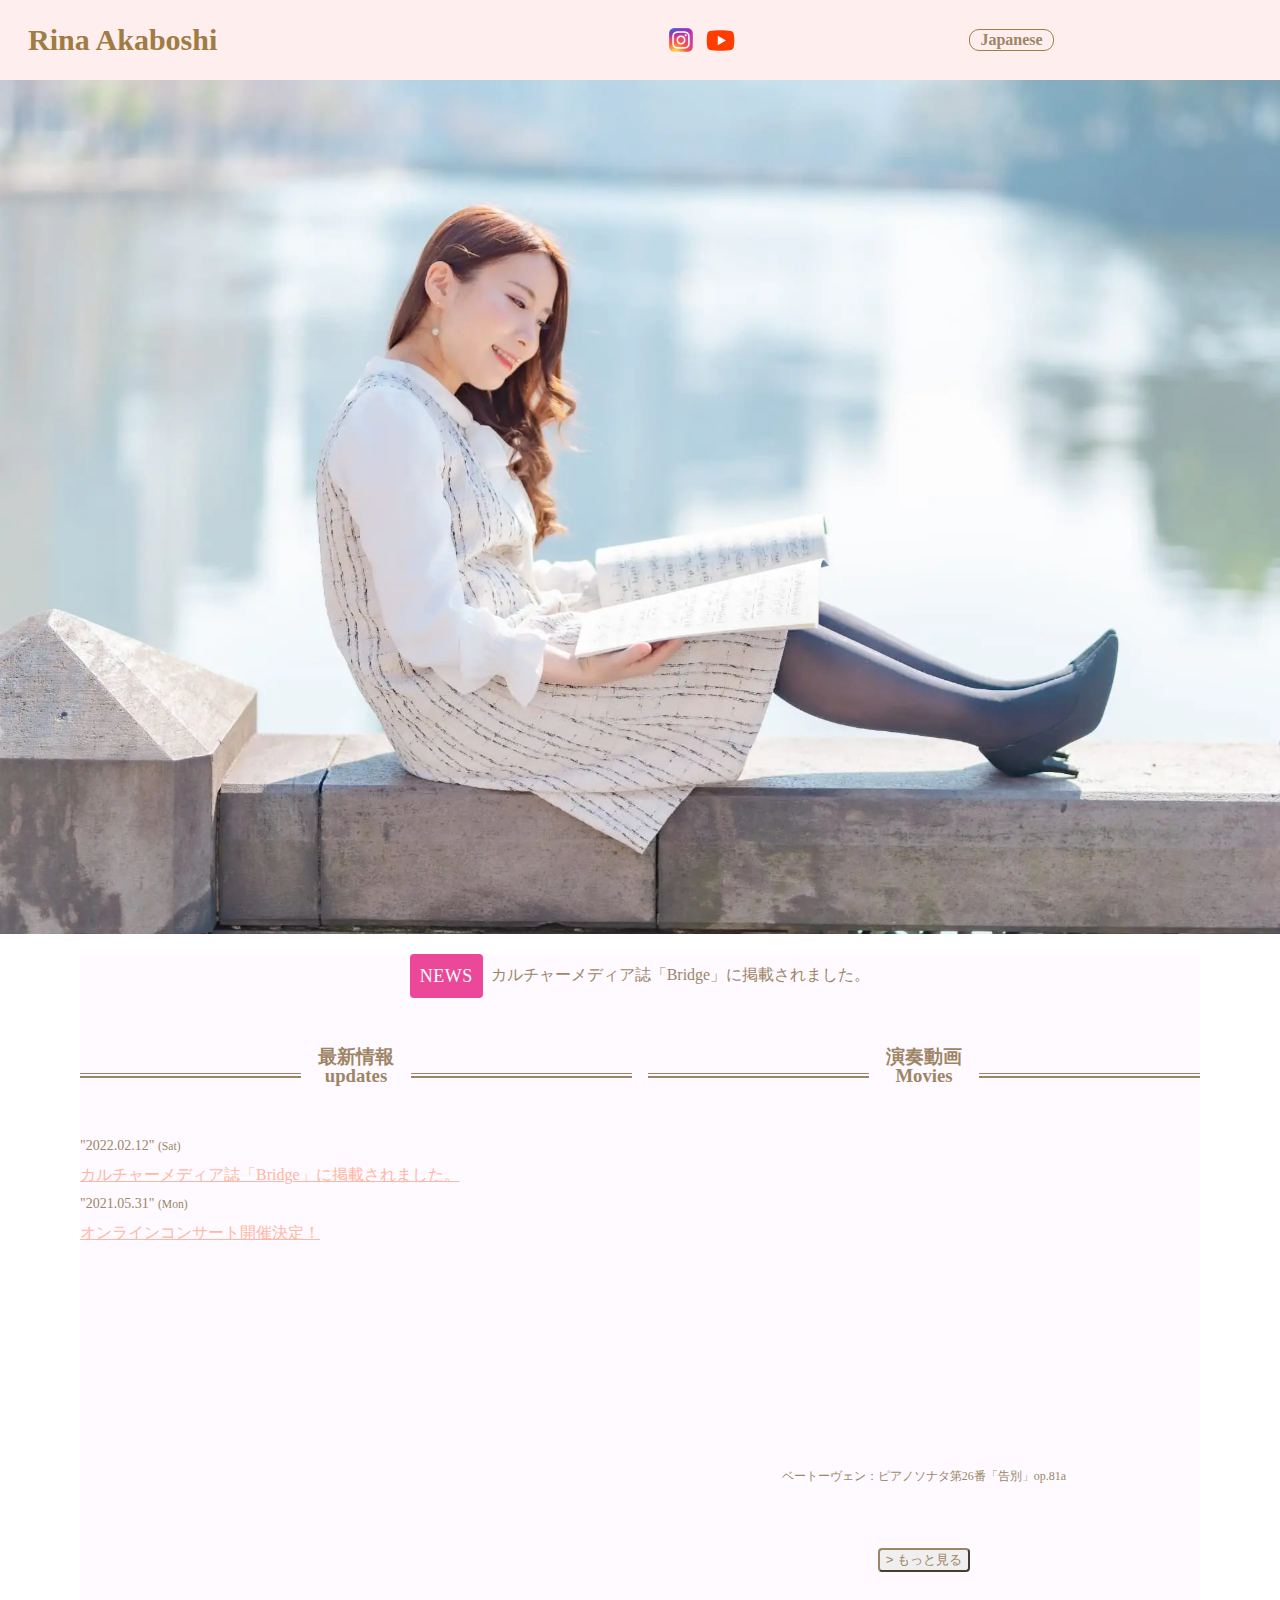
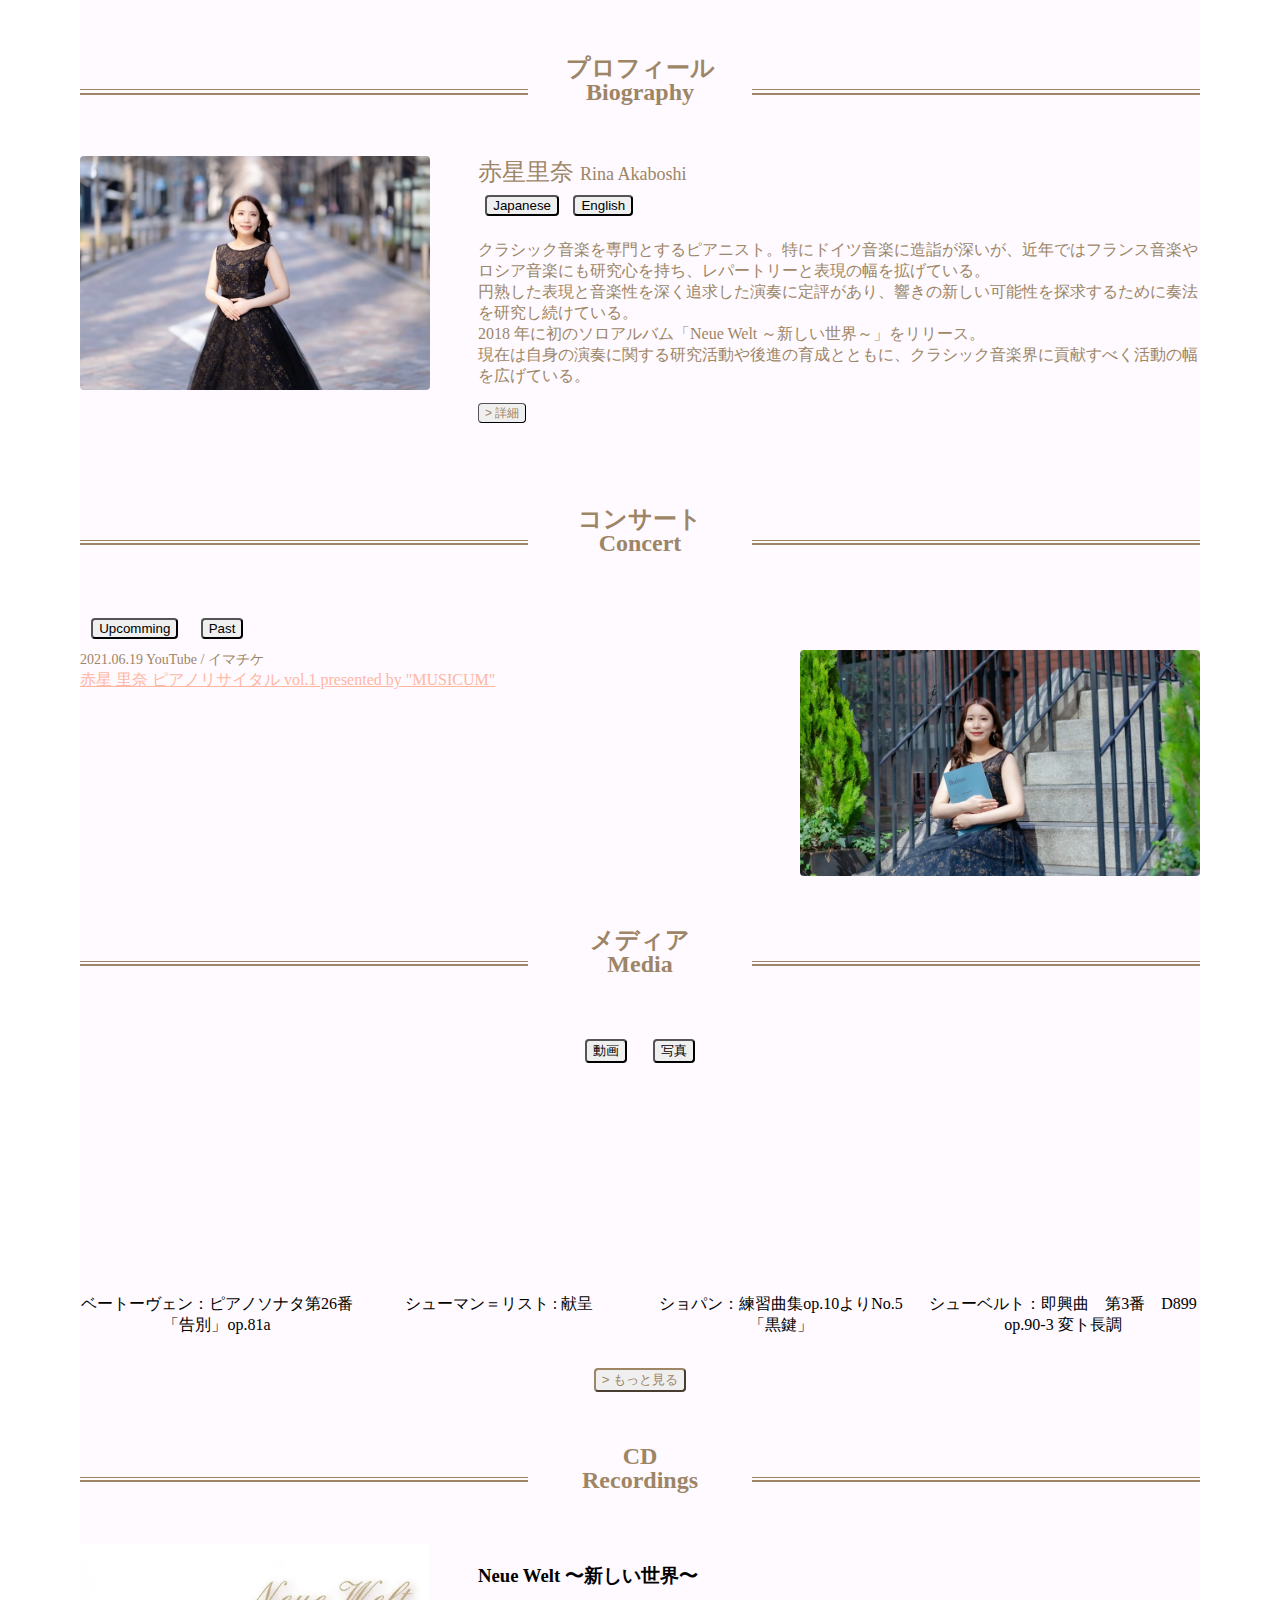
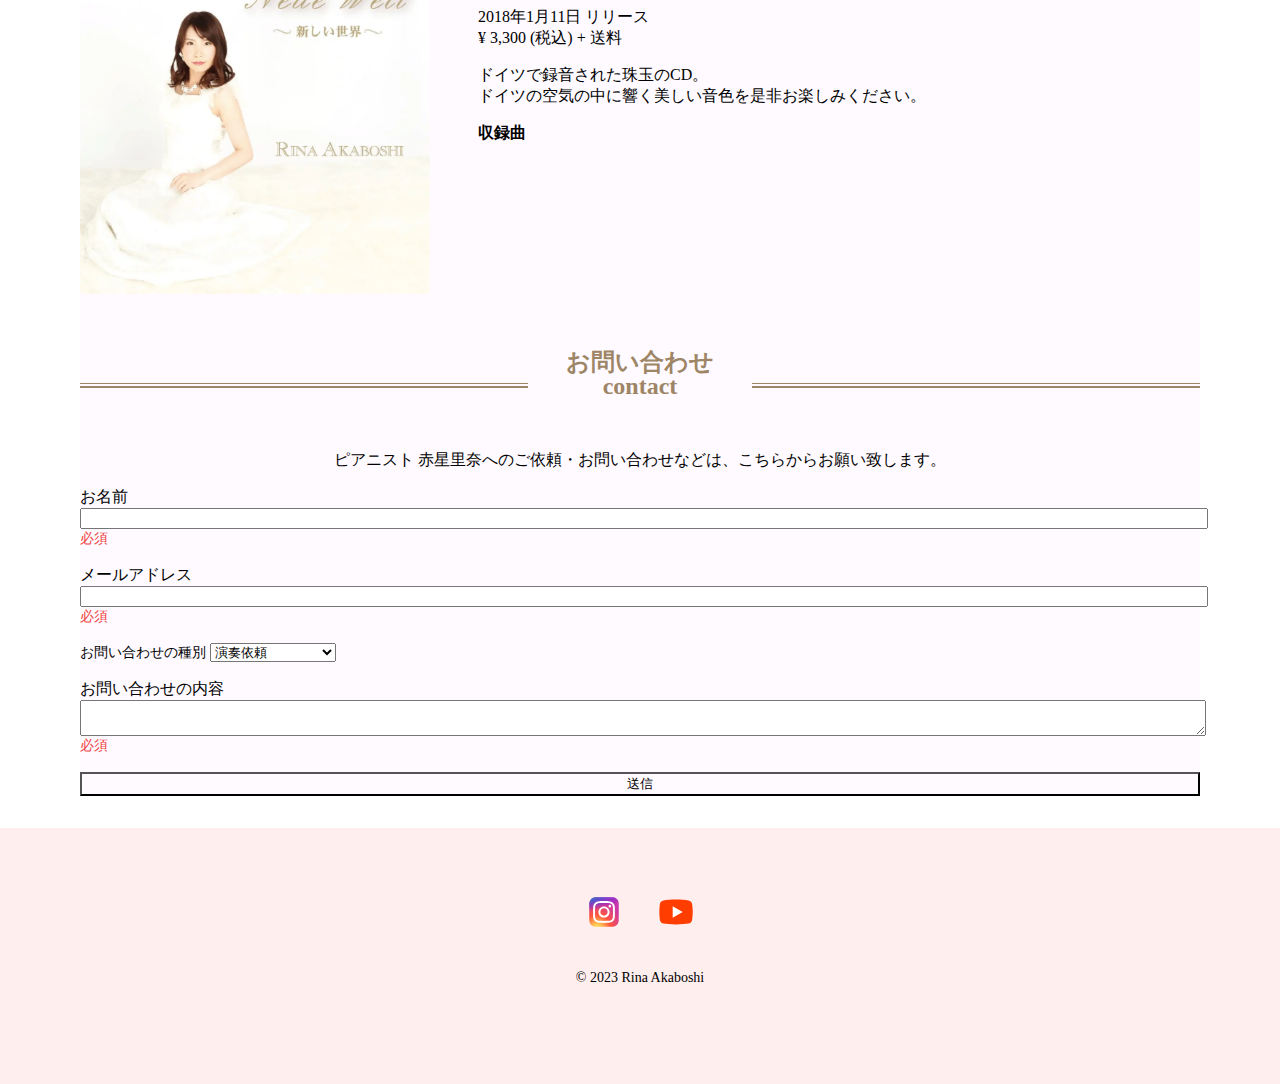
==== commit 641ef20d: "ドロップダウンメニューを実装とレスポンシブ実験" ====
--- a/index.html
+++ b/index.html
@@ -36,9 +36,15 @@
             <img src="YouTube.svg" width="33" height="33" alt="YouTube">
           </a>
         </div>
-        <div>
-          <button class="button1" onclick="window.open('')">Japanese</button>
-        </div>
+        <ul class="menu">
+          <li class="menu__item">
+            <a href="" class="menu__link">Japanese</a>
+            <ul class="drop-menu">
+              <li class="drop-menu__item"><a href="index.html" class="drop-menu__link">Japanese</a></li>
+              <li class="drop-menu__item"><a href="indexen.html" class="drop-menu__link">English</a></li>
+            </ul>
+          </li>
+        </ul>
       </nav>
     </div>
   </header>
@@ -251,16 +257,16 @@
           <form action="/api/hello" method="get" novalidate id="contact-form" class="grid grid-cols-1 gap-4">
             <div>
               <label for="name">お名前</label>
-              <input class="flex w-full" id="name" name="name">
-              <div class="text-sm text-red-500">必須</div>
+              <input class="form1" id="name" name="name">
+              <div class="required">必須</div>
             </div>
             <div>
               <label for="email">メールアドレス</label>
-              <input class="flex w-full" id="email" name="email">
-              <div class="text-sm text-red-500">必須</div>
+              <input class="form1" id="email" name="email">
+              <div class="required">必須</div>
             </div>
             <div>
-              <label class="text-sm" for="contact-form-type">お問い合わせの種別</label>
+              <label class="form2" for="contact-form-type">お問い合わせの種別</label>
               <select name="type">
                 <option value="playrequest">演奏依頼</option>
                 <option value="request">企業からのご依頼</option>
@@ -269,30 +275,62 @@
             </div>
             <div>
               <label for="message">お問い合わせの内容</label>
-              <textarea class="flex w-full" id="message" name="message"></textarea>
-              <div class="text-sm text-red-500">必須</div>
-            </div>
-            <button class="inline-flex items-center justify-center bg-secondary" type="submit"
-              data-comform-touched="true">送信</button>
+              <textarea class="form1" id="message" name="message"></textarea>
+              <div class="required">必須</div>
+            </div>
+            <button class="form3" type="submit" data-comform-touched="true">送信</button>
           </form>
         </div>
         </div>
       </section>
   </main>
-  <div class="mt-8 bg-header">
+  <div class="footer1">
     <div class="footer2">
-      <div class="icon3">
+      <div class="footer3">
         <a href="https://www.instagram.com/akaboshi_rina/">
-          <img src="Instagram.svg" width="30" height="30" alt="twitter">
+          <img src="Instagram.svg" class="icon3" width="30" height="30" alt="twitter">
         </a>
-      </div>
-      <div class="icon4">
         <a href="https://www.youtube.com/@akaboshirina">
-          <img src="YouTube.svg" width="40" height="40" alt="YouTube">
+          <img src="YouTube.svg" class="icon4" width="40" height="40" alt="YouTube">
         </a>
       </div>
-      <div class="lisence">© 2023 Rina Akaboshi</div>
     </div>
+    <div class="lisence">© 2023 Rina Akaboshi</div>
+  </div>
+  <script>
+    'use strict';
+
+    {
+
+      const parentMenuItem = document.querySelectorAll('.menu__item');
+      console.log(parentMenuItem);
+
+      for (let i = 0; i < parentMenuItem.length; i++) {
+        parentMenuItem[i].addEventListener('mouseover', dropDownMenuOpen);
+        parentMenuItem[i].addEventListener('mouseleave', dropDownMenuClose);
+      }
+
+      function dropDownMenuOpen(e) {
+        const childMenuLink = e.currentTarget.querySelectorAll('.drop-menu__link');
+        console.log(childMenuLink);
+
+        for (let i = 0; i < childMenuLink.length; i++) {
+          childMenuLink[i].classList.add('is-active');
+        }
+
+      }
+
+      function dropDownMenuClose(e) {
+        const childMenuLink = e.currentTarget.querySelectorAll('.drop-menu__link');
+        console.log(childMenuLink);
+
+        for (let i = 0; i < childMenuLink.length; i++) {
+          childMenuLink[i].classList.remove('is-active');
+        }
+      }
+
+    }
+  </script>
 </body>
 
 </html>--- a/css/style.css
+++ b/css/style.css
@@ -4,24 +4,35 @@
     justify-content: space-between;
     align-items: center;
     line-height: 0;
+
 }
 
 h1 {
     color: #a07c43;
     font-size: 30px;
     padding: 20px;
+    width: 100%;
     margin-left: 0.5rem
 }
 
 nav {
     display: flex;
     align-items: center;
+    width: 100%;
+}
+
+ul {
+    @media (min-width: 1024px) {
+        display: flex;
+    }
+
+    display: none;
 }
 
 li {
     list-style: none;
     float: left;
-    padding: 10px;
+    padding: 5px;
 }
 
 a {
@@ -39,9 +50,80 @@
     margin: 5px;
 }
 
-.icon3 {}
-
-.icon4 {}
+.menu {
+    display: flex;
+    justify-content: center;
+    padding: 5px;
+    margin: 0px auto 0px;
+}
+
+.menu__item {
+    list-style: none;
+    padding: 0;
+    margin: 0;
+}
+
+.menu__link {
+    display: block;
+    padding: 10px 10px;
+    margin: 10px 5px;
+    font-weight: bold;
+    background: ;
+    border: solid 1px #a07c43;
+    border-radius: 10px;
+    text-decoration: none;
+}
+
+.menu__link:hover {
+    background-color: #ebebeb;
+    color: #fefaff;
+}
+
+.drop-menu {
+    position: absolute;
+    top: 60px;
+    transition: all .3s;
+    padding: 0;
+    margin: 0;
+}
+
+.drop-menu__link {
+    display: block;
+    display: none;
+    background-color: #ffffff;
+    transition: all .3s;
+    padding: 20px 20px;
+    color: #a07c43;
+    text-decoration: none;
+}
+
+.drop-menu__link:hover {
+    background-color: #ffffff;
+
+}
+
+.drop-menu__link.is-active {
+    display: block;
+}
+
+.drop-menu__item {
+    list-style: none;
+    padding: 0;
+    margin: 0;
+}
+
+.icon3 {
+    position: relative;
+    display: inline-block;
+    padding: 5px;
+}
+
+.icon4 {
+    --tw-space-x-reverse: 0;
+    margin-right: calc(2rem * var(--tw-space-x-reverse));
+    margin-left: calc(2rem * calc(1 - var(--tw-space-x-reverse)));
+
+}
 
 .button1 {
     padding: 5px;
@@ -429,60 +511,55 @@
     gap: 1rem;
 }
 
-.w-full {
+.flex {
+    display: flex;
+}
+
+.form1 {
+    display: flex;
     width: 100%;
 }
 
-.flex-1 {
-    flex: 1 1 0%;
-}
-
-.bg-header {
-    --tw-bg-opacity: 1;
-    background-color: rgb(255 238 238 / var(--tw-bg-opacity));
-}
-
-.justify-center {
-    justify-content: center;
-}
-
-.mt-8 {
-    margin-top: 2rem;
-}
-
-.flex {
-    display: flex;
-}
-
-.inline-flex {
-    display: inline-flex;
-}
-
-.items-center {
-    align-items: center;
-}
-
-.bg-secondary {
-    background-color: hsl(var(--secondary));
-}
-
-.text-sm {
+.form2 {
     font-size: .875rem;
     line-height: 1.25rem;
 }
 
-.text-red-500 {
+.form3 {
+    background-color: hsl(var(--secondary));
+    align-items: center;
+    justify-content: center;
+    display: inline-flex;
+}
+
+.required {
+    font-size: .875rem;
+    line-height: 1.25rem;
     --tw-text-opacity: 1;
     color: rgb(239 68 68 / var(--tw-text-opacity));
 }
 
 .lisence {
     text-align: center;
-    margin-top: 5rem;
+    font-size: .875rem;
+    line-height: 1.25rem;
+    margin-top: 2rem;
+}
+
+.footer1 {
+    margin-top: 2rem;
+    height: 12rem;
+    background-color: #ffeeee;
+    padding-top: 4rem;
+
+
 }
 
 .footer2 {
     display: flex;
-    text-align: center;
     justify-content: center;
+}
+
+.footer3 {
+    display: inline-flex;
 }